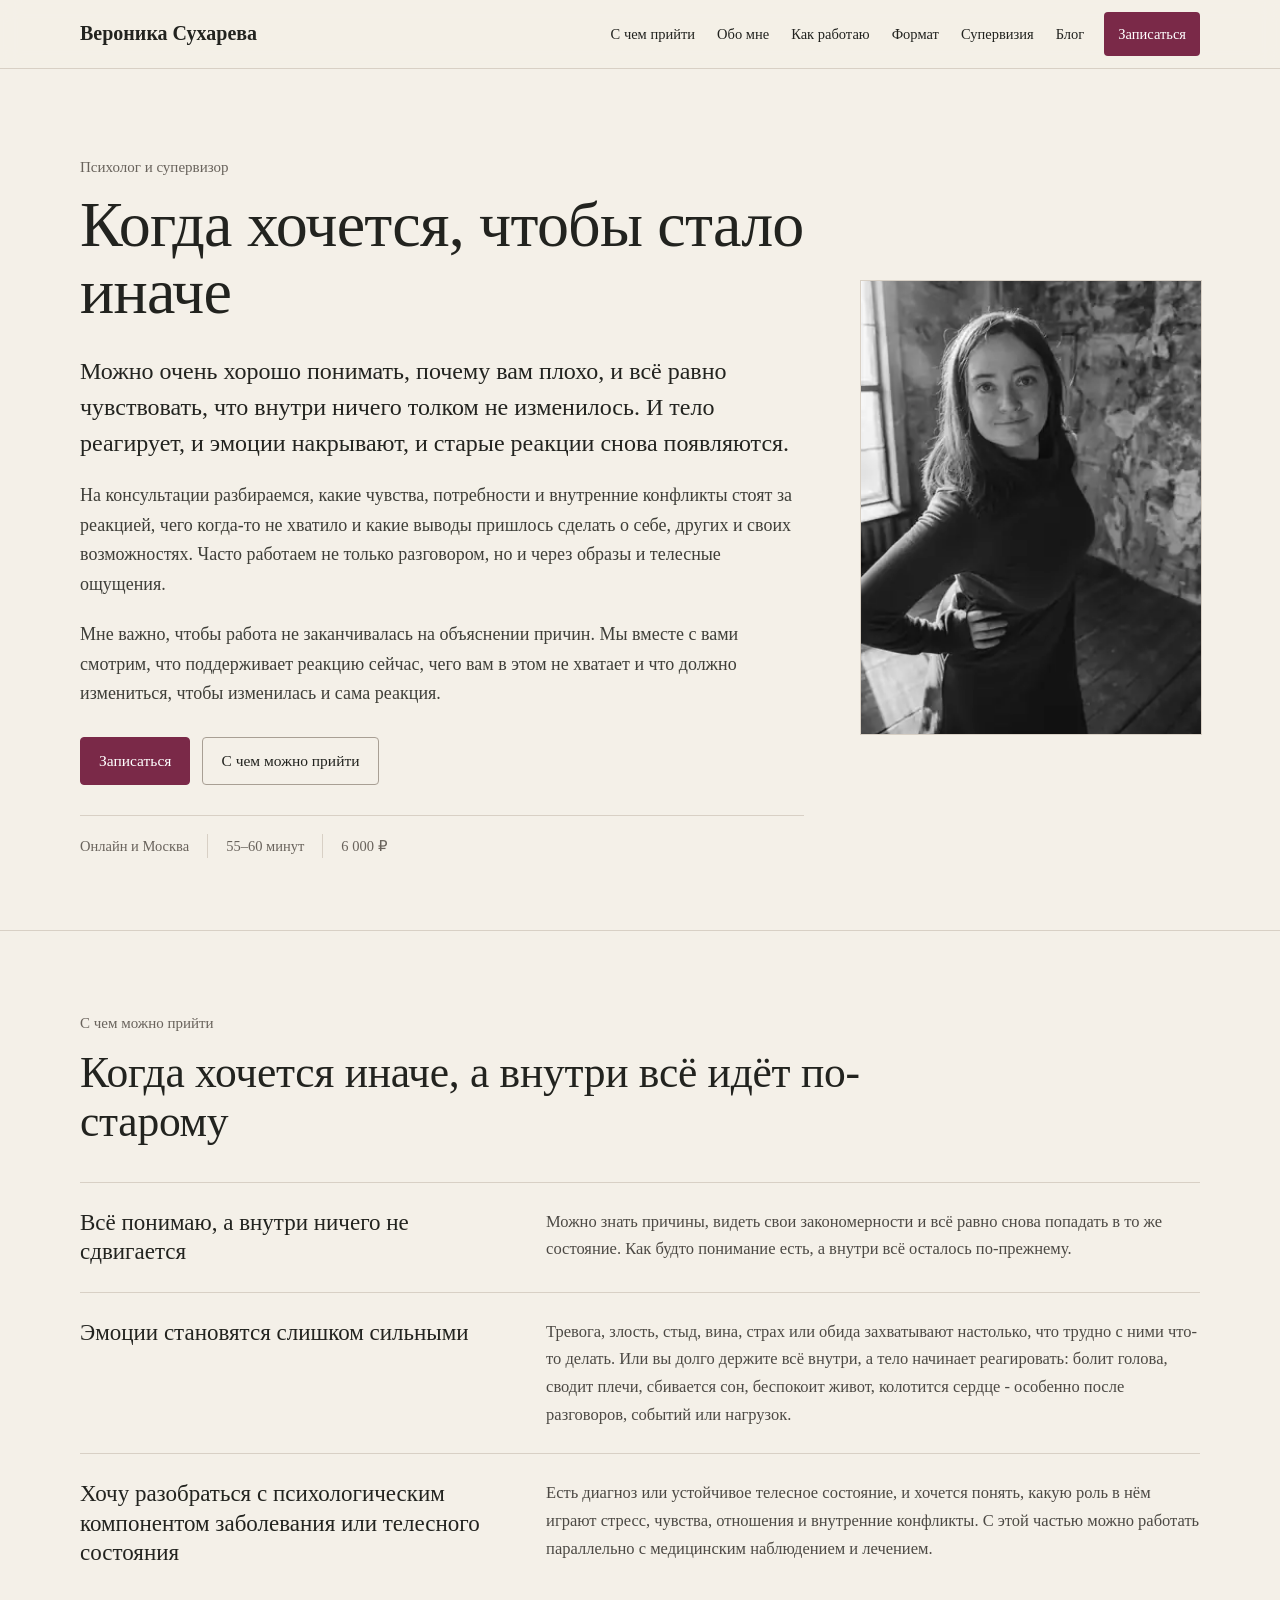
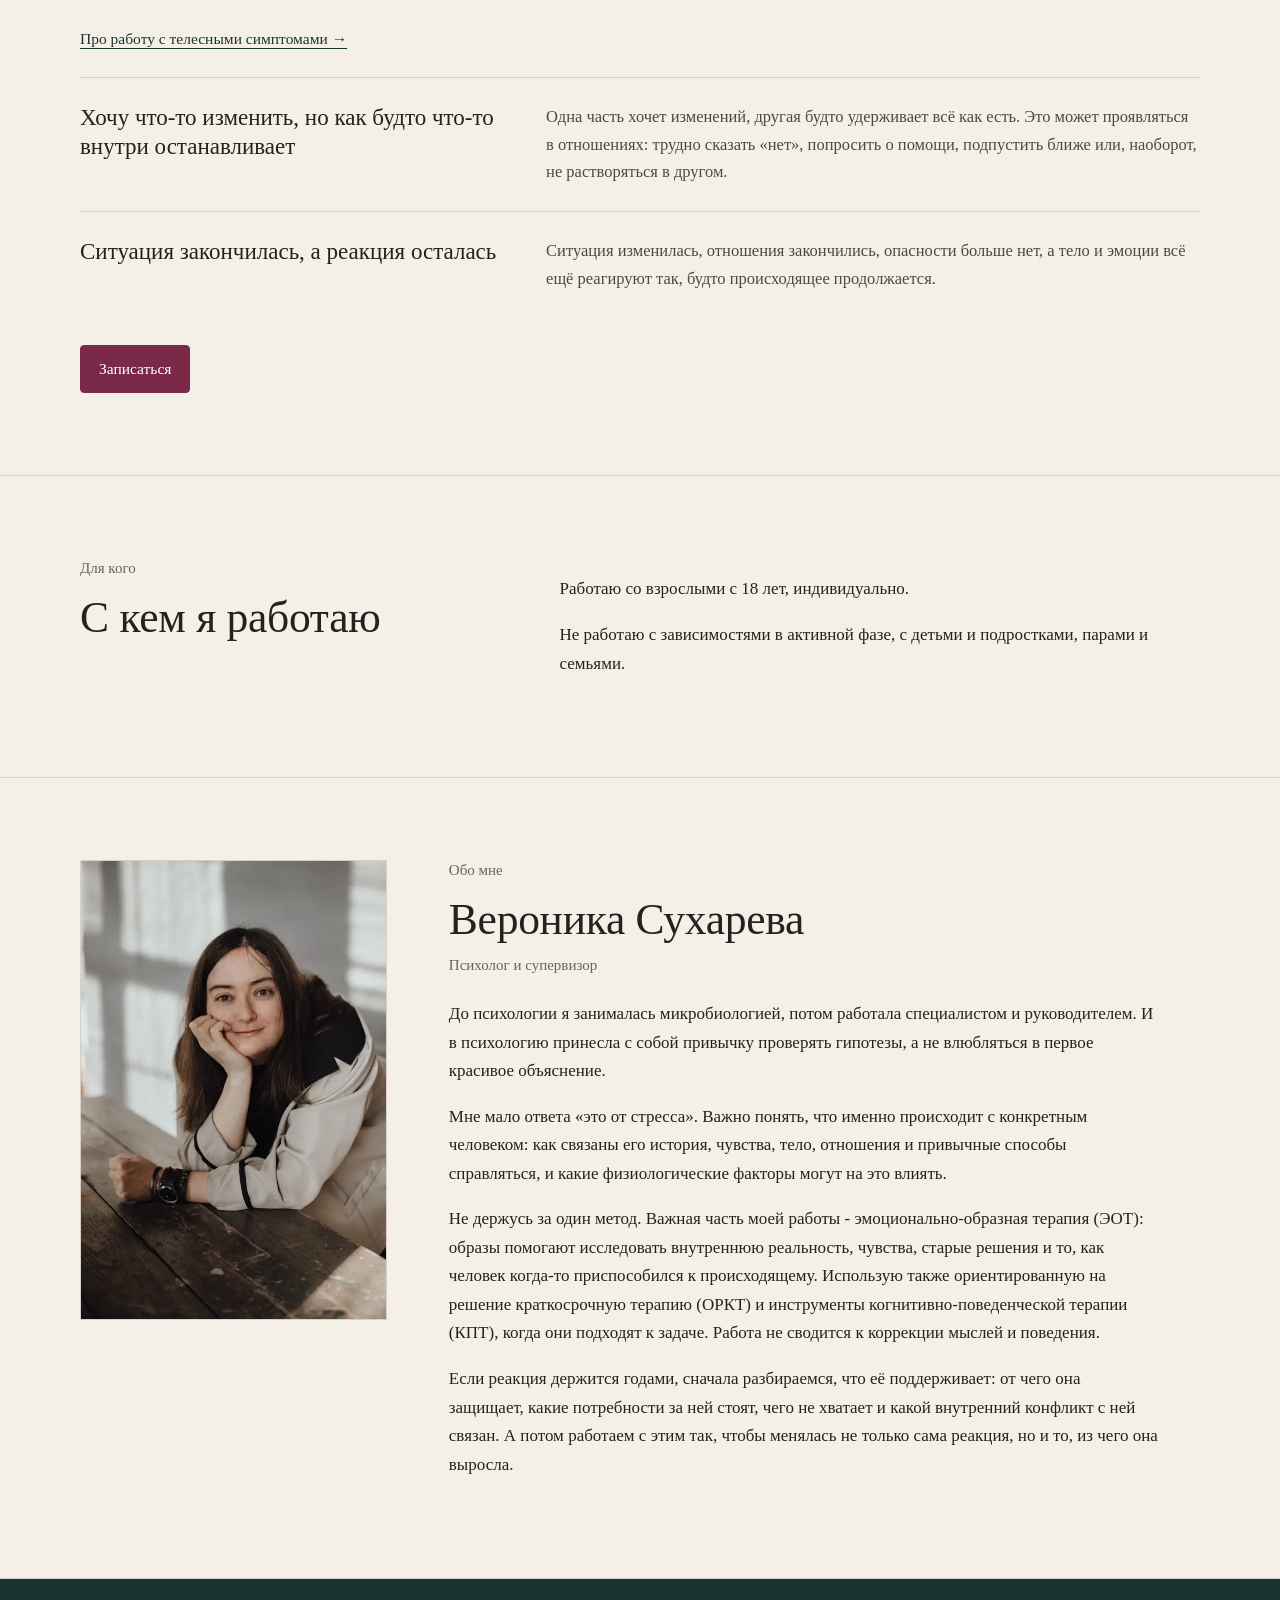
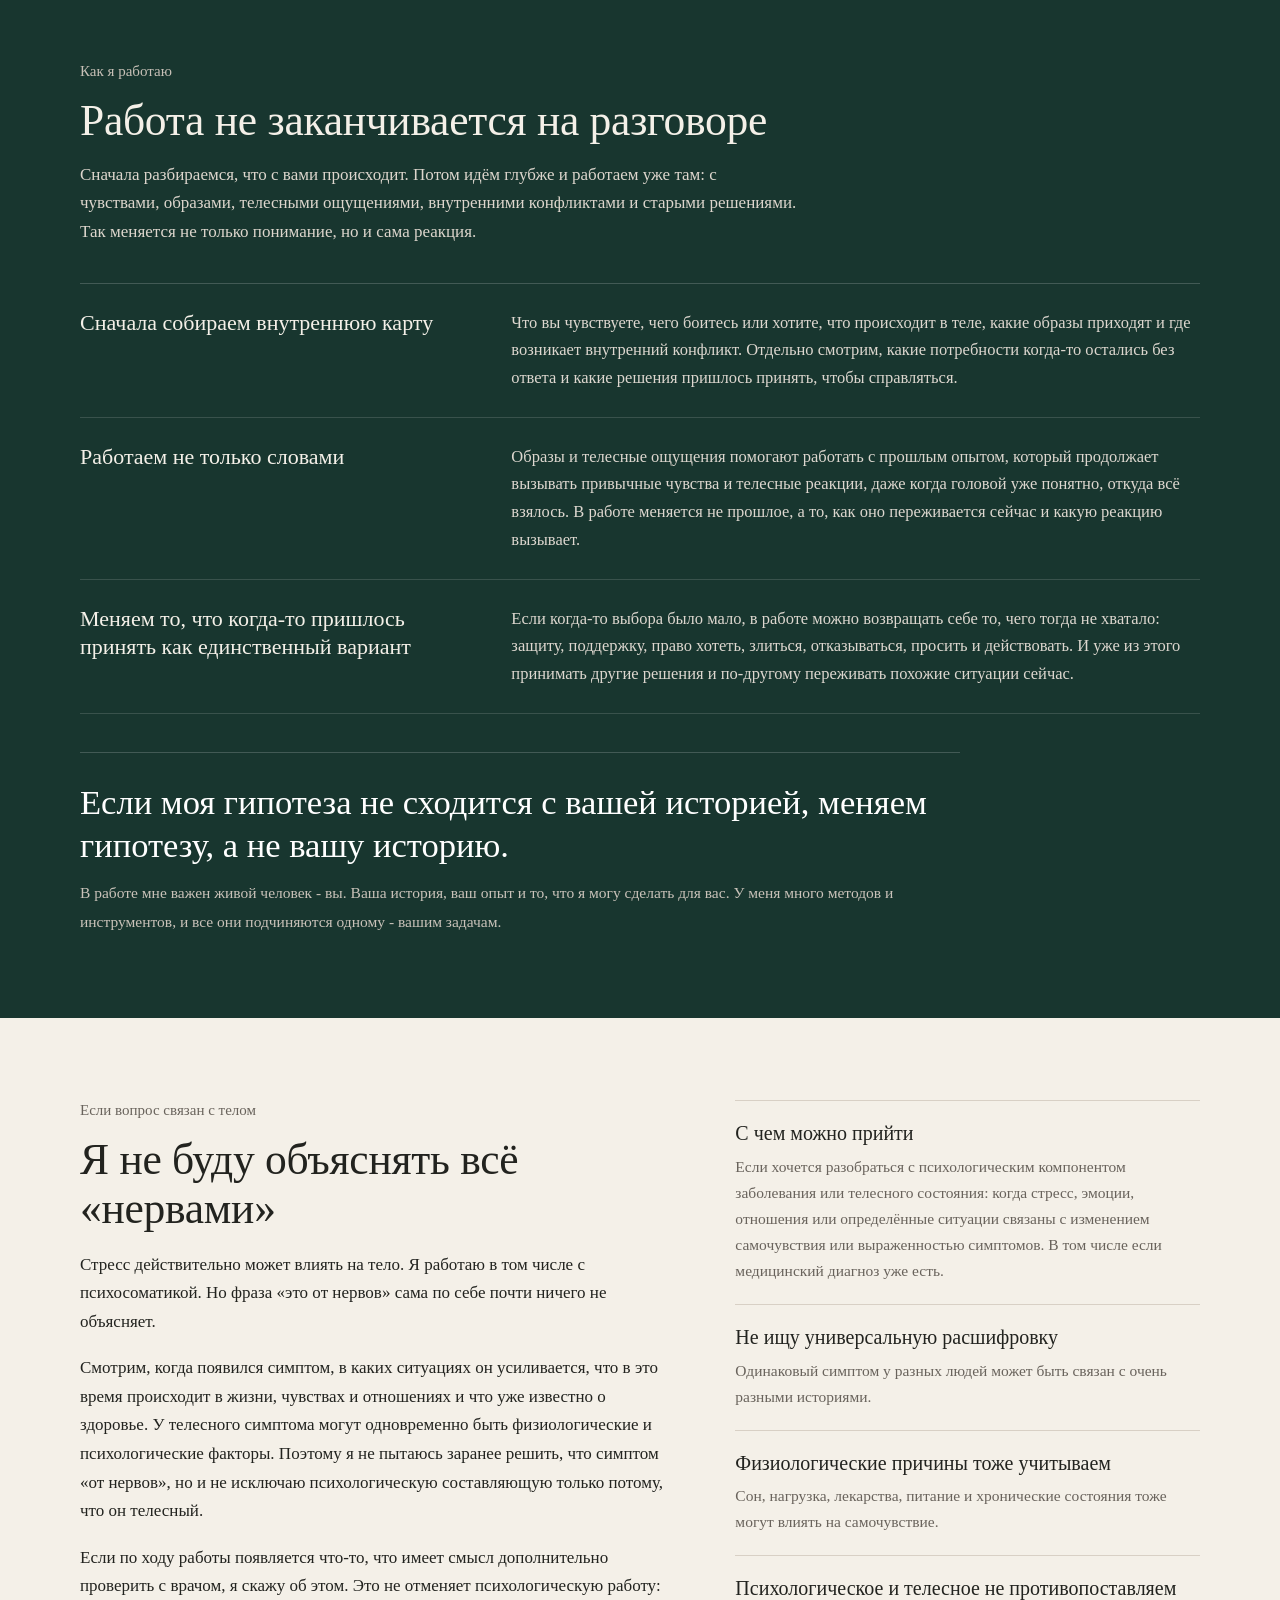
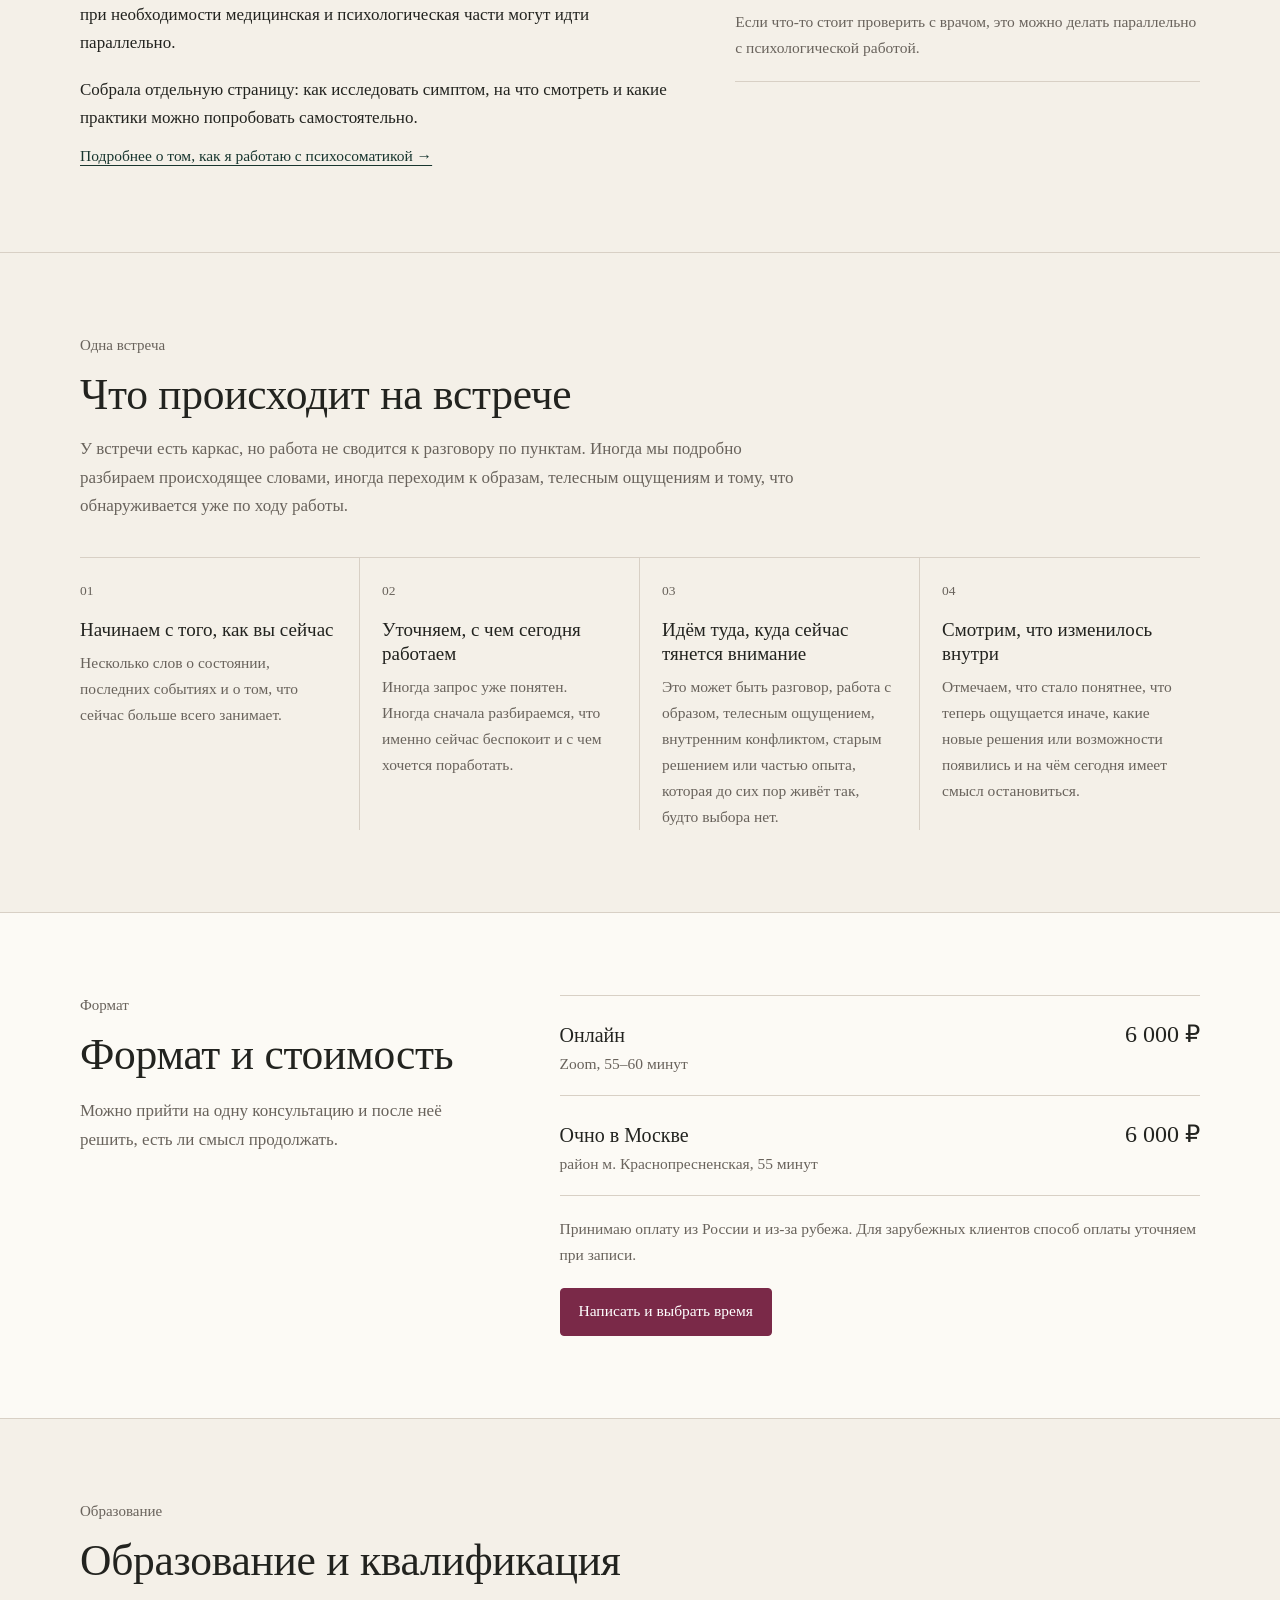
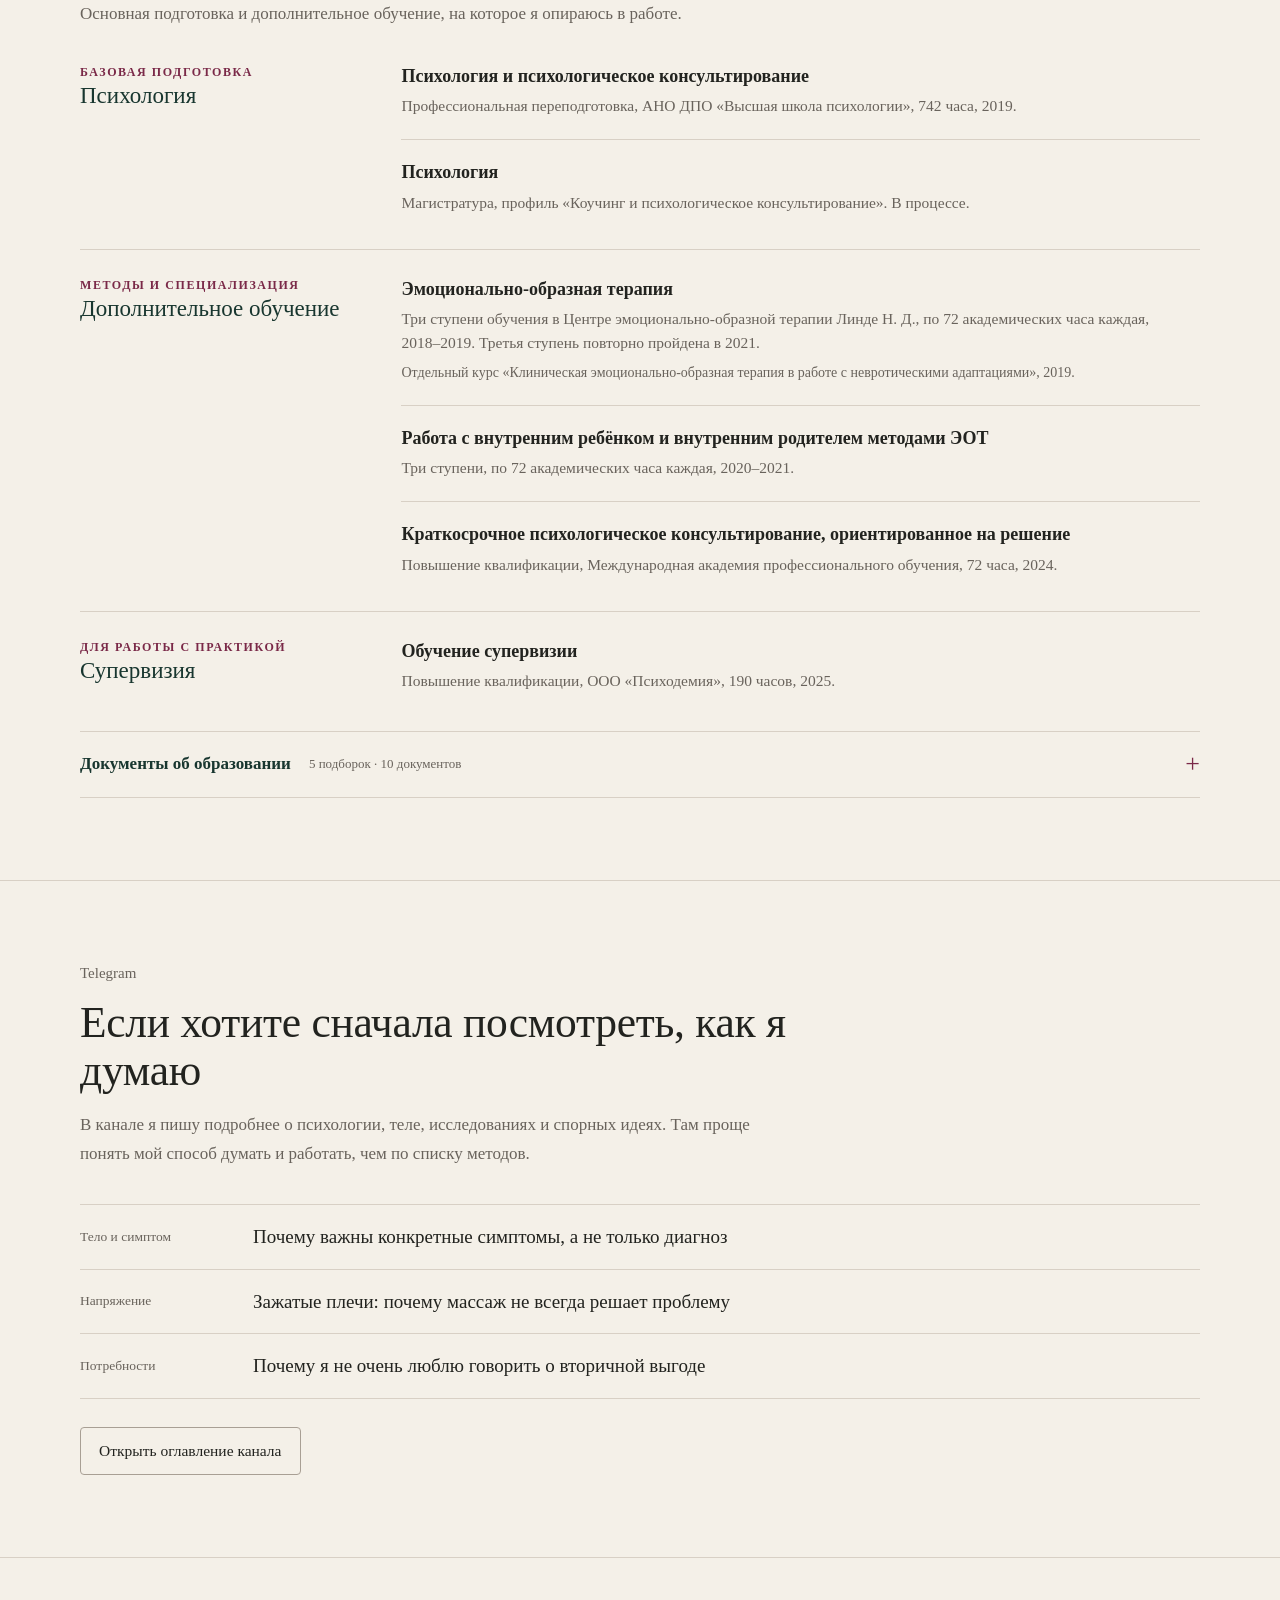
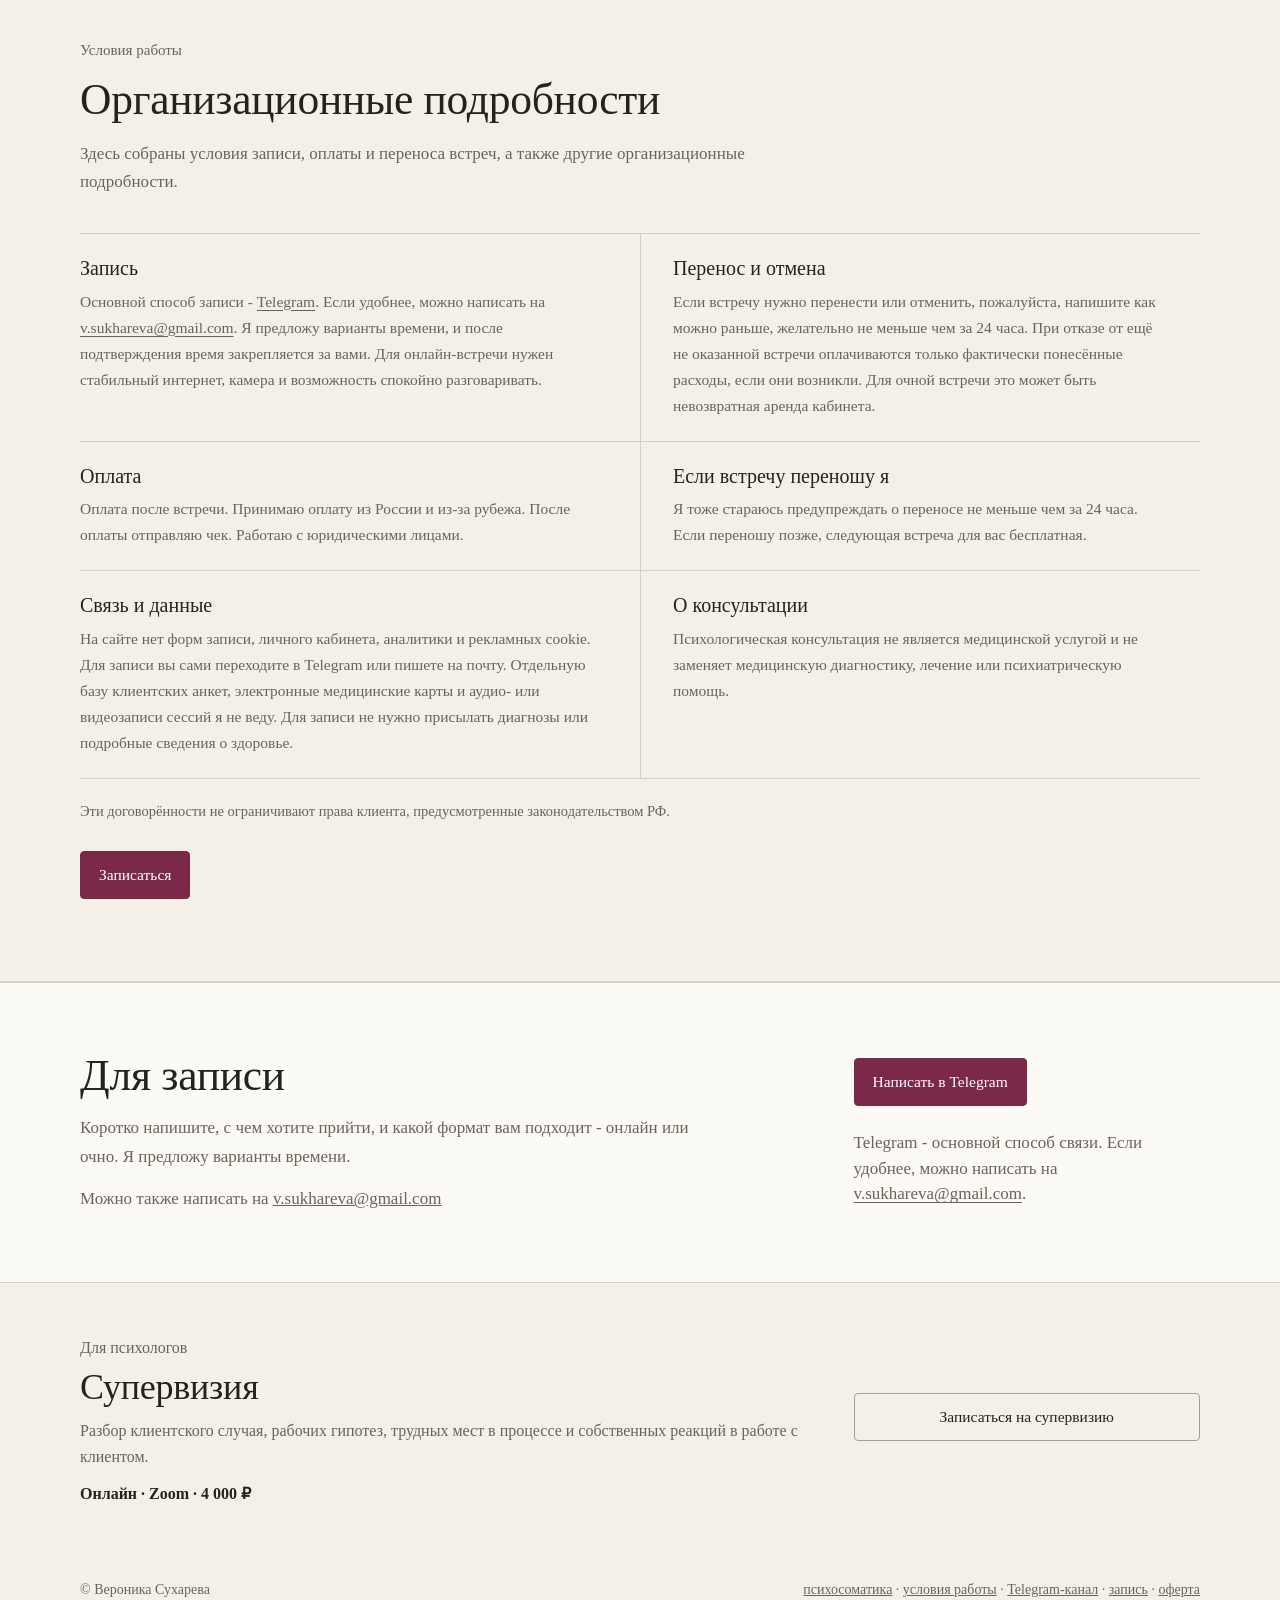
==== index.html @ e9d11e9e "Match promo row to standard price typography" ====
<!doctype html>
<html lang="ru">
<head>
<meta charset="utf-8">
<meta name="viewport" content="width=device-width,initial-scale=1">
<title>Психолог Вероника Сухарева - консультации онлайн и в Москве</title>
<meta name="description" content="Психолог Вероника Сухарева. Индивидуальные консультации для взрослых онлайн и в Москве: эмоции, внутренние конфликты, телесные симптомы и психосоматика.">
<meta name="robots" content="index,follow,max-image-preview:large">
<meta name="theme-color" content="#f4f0e8">
<link rel="canonical" href="https://veronikadumaet.ru/">
<meta property="og:type" content="website">
<meta property="og:locale" content="ru_RU">
<meta property="og:site_name" content="Вероника Сухарева - психолог">
<meta property="og:url" content="https://veronikadumaet.ru/">
<meta property="og:title" content="Психолог Вероника Сухарева - консультации онлайн и в Москве">
<meta property="og:description" content="Индивидуальные консультации для взрослых онлайн и в Москве: эмоции, внутренние конфликты, телесные симптомы и психосоматика.">
<meta property="og:image" content="https://veronikadumaet.ru/images/veronika-sukhareva-hero.webp">
<meta property="og:image:alt" content="Вероника Сухарева, психолог и супервизор">
<meta name="twitter:card" content="summary_large_image">
<meta name="twitter:title" content="Психолог Вероника Сухарева - консультации онлайн и в Москве">
<meta name="twitter:description" content="Индивидуальные консультации для взрослых онлайн и в Москве: эмоции, внутренние конфликты, телесные симптомы и психосоматика.">
<meta name="twitter:image" content="https://veronikadumaet.ru/images/veronika-sukhareva-hero.webp">
<link rel="icon" href="favicon.svg" type="image/svg+xml">
<link rel="stylesheet" href="styles-20260928.css">
<link rel="stylesheet" href="typography-20260928.css">
<link rel="stylesheet" href="education.css">
<link rel="stylesheet" href="nav-responsive.css">
<script type="application/ld+json">
{
  "@context": "https://schema.org",
  "@type": "Person",
  "name": "Вероника Сухарева",
  "url": "https://veronikadumaet.ru/",
  "image": "https://veronikadumaet.ru/images/veronika-sukhareva.webp",
  "jobTitle": "Психолог и супервизор",
  "sameAs": ["https://t.me/sukhareva_psy"]
}
</script>
<style>
.supervision-compact{padding:44px 0;background:var(--bg);border-top:1px solid var(--line)}
.supervision-compact .eyebrow{margin-bottom:8px}.supervision-compact h2{font-size:clamp(28px,3vw,36px)}
.supervision-compact p{font-size:16px;color:var(--muted);max-width:720px;margin:10px 0 0}.supervision-compact .supervision-meta{color:var(--ink);font-weight:650}
.org-notes{margin-top:20px;max-width:820px}.org-notes p{margin:0;color:var(--muted);font-size:14.5px}
.topic-link{display:inline-block;margin-top:10px;color:var(--forest);font-size:15.5px;text-underline-offset:4px}\n.body-topic-note{margin-top:20px!important;color:var(--muted)}\n.cms-promo-card{margin:0 0 34px;padding:0 0 24px;border-bottom:1px solid var(--line)}
.cms-promo-kicker{margin:0 0 14px;color:var(--wine);font-size:14px;line-height:1.45}
.cms-promo-main{display:flex;justify-content:space-between;align-items:baseline;gap:24px}
.cms-promo-card h3{margin:0;font-size:20px;line-height:1.35;font-weight:400}
.cms-promo-price{font-family:var(--serif);font-size:24px;line-height:1.25;font-weight:700;white-space:nowrap}
.cms-promo-meta{margin:5px 0 0;color:var(--muted);font-size:15.5px;line-height:1.5}
.cms-promo-link{display:inline-block;margin-top:12px;color:var(--wine);font-size:15px;line-height:1.45;font-weight:400;text-decoration:none;text-underline-offset:4px}
.cms-promo-link:hover{text-decoration:underline}
@media(max-width:760px){.cms-promo-card{margin-bottom:28px;padding-bottom:20px}.cms-promo-main{gap:16px}.cms-promo-card h3{font-size:19px}.cms-promo-price{font-size:22px}}
@media(max-width:760px){.org-notes{margin-top:16px}}
</style>
</head>
<body>
<a class="skip-link" href="#top">Перейти к содержанию</a>
<header class="header">
  <div class="wrap headerin">
    <a class="brand" href="./">Вероника Сухарева</a>
    <nav class="nav" aria-label="Основная навигация">
      <a href="#situations">С чем прийти</a>
      <a href="#about">Обо мне</a>
      <a href="#work">Как работаю</a>
      <a href="#format">Формат</a>
      <a href="#supervision">Супервизия</a>
      <a href="https://t.me/sukhareva_psy" aria-label="Блог Вероники Сухаревой в Telegram">Блог</a>
      <details class="mobile-menu">
        <summary>Меню</summary>
        <div class="mobile-menu-panel">
          <a href="#situations">С чем прийти</a>
          <a href="#about">Обо мне</a>
          <a href="#work">Как работаю</a>
          <a href="#format">Формат</a>
          <a href="#supervision">Супервизия</a>
          <a href="https://t.me/sukhareva_psy" aria-label="Блог Вероники Сухаревой в Telegram">Блог</a>
          <a class="mobile-menu-cta" href="https://t.me/VeronikaSukhareva">Записаться</a>
        </div>
      </details>
      <a class="cta-link" href="https://t.me/VeronikaSukhareva">Записаться</a>
    </nav>
  </div>
</header>

<main id="top">
<section class="hero">
  <div class="wrap hero-inner">
    <p class="kicker">Психолог и супервизор</p>
    <h1>Когда хочется, чтобы стало иначе</h1>
    <p class="hero-lead">Можно очень хорошо понимать, почему вам плохо, и всё равно чувствовать, что внутри ничего толком не изменилось. И тело реагирует, и эмоции накрывают, и старые реакции снова появляются.</p>
    <p class="hero-copy">На консультации разбираемся, какие чувства, потребности и внутренние конфликты стоят за реакцией, чего когда-то не хватило и какие выводы пришлось сделать о себе, других и своих возможностях. Часто работаем не только разговором, но и через образы и телесные ощущения.</p>
    <p class="hero-copy">Мне важно, чтобы работа не заканчивалась на объяснении причин. Мы вместе с вами смотрим, что поддерживает реакцию сейчас, чего вам в этом не хватает и что должно измениться, чтобы изменилась и сама реакция.</p>
    <div class="hero-actions">
      <a class="btn primary" href="https://t.me/VeronikaSukhareva">Записаться</a>
      <a class="btn ghost" href="#situations">С чем можно прийти</a>
    </div>
    <div class="hero-facts" aria-label="Формат консультаций">
      <span>Онлайн и Москва</span>
      <span>55–60 минут</span>
      <span>6 000 ₽</span>
    </div>
  </div>
</section>

<section class="section" id="situations">
  <div class="wrap">
    <div class="section-head">
      <p class="eyebrow">С чем можно прийти</p>
      <h2>Когда хочется иначе, а внутри всё идёт по-старому</h2>
    </div>
    <div class="situation-list">
      <article class="situation-row">
        <h3>Всё понимаю, а внутри ничего не сдвигается</h3>
        <p>Можно знать причины, видеть свои закономерности и всё равно снова попадать в то же состояние. Как будто понимание есть, а внутри всё осталось по-прежнему.</p>
      </article>
      <article class="situation-row">
        <h3>Эмоции становятся слишком сильными</h3>
        <p>Тревога, злость, стыд, вина, страх или обида захватывают настолько, что трудно с ними что-то делать. Или вы долго держите всё внутри, а тело начинает реагировать: болит голова, сводит плечи, сбивается сон, беспокоит живот, колотится сердце - особенно после разговоров, событий или нагрузок.</p>
      </article>
      <article class="situation-row">
        <h3>Хочу разобраться с психологическим компонентом заболевания или телесного состояния</h3>
        <p>Есть диагноз или устойчивое телесное состояние, и хочется понять, какую роль в нём играют стресс, чувства, отношения и внутренние конфликты. С этой частью можно работать параллельно с медицинским наблюдением и лечением.</p>
        <a class="topic-link" href="/psychosomatika/">Про работу с телесными симптомами →</a>
      </article>
      <article class="situation-row">
        <h3>Хочу что-то изменить, но как будто что-то внутри останавливает</h3>
        <p>Одна часть хочет изменений, другая будто удерживает всё как есть. Это может проявляться в отношениях: трудно сказать «нет», попросить о помощи, подпустить ближе или, наоборот, не растворяться в другом.</p>
      </article>
      <article class="situation-row">
        <h3>Ситуация закончилась, а реакция осталась</h3>
        <p>Ситуация изменилась, отношения закончились, опасности больше нет, а тело и эмоции всё ещё реагируют так, будто происходящее продолжается.</p>
      </article>
    </div>
    <div class="buttons"><a class="btn primary" href="https://t.me/VeronikaSukhareva">Записаться</a></div>
  </div>
</section>

<section class="section" id="audience">
  <div class="wrap practical-grid">
    <div>
      <p class="eyebrow">Для кого</p>
      <h2>С кем я работаю</h2>
    </div>
    <div>
      <p>Работаю со взрослыми с 18 лет, индивидуально.</p>
      <p>Не работаю с зависимостями в активной фазе, с детьми и подростками, парами и семьями.</p>
    </div>
  </div>
</section>

<section class="section" id="about">
  <div class="wrap about">
    <div class="about-img">
      <img id="portrait" src="images/veronika-sukhareva.webp" alt="Вероника Сухарева" width="550" height="827" loading="lazy" decoding="async">
    </div>
    <div class="about-copy">
      <p class="eyebrow">Обо мне</p>
      <h2>Вероника Сухарева</h2>
      <p class="role">Психолог и супервизор</p>
      <p>До психологии я занималась микробиологией, потом работала специалистом и руководителем. И в психологию принесла с собой привычку проверять гипотезы, а не влюбляться в первое красивое объяснение.</p>
      <p>Мне мало ответа «это от стресса». Важно понять, что именно происходит с конкретным человеком: как связаны его история, чувства, тело, отношения и привычные способы справляться, и какие физиологические факторы могут на это влиять.</p>
      <p>Не держусь за один метод. Важная часть моей работы - эмоционально-образная терапия (ЭОТ): образы помогают исследовать внутреннюю реальность, чувства, старые решения и то, как человек когда-то приспособился к происходящему. Использую также ориентированную на решение краткосрочную терапию (ОРКТ) и инструменты когнитивно-поведенческой терапии (КПТ), когда они подходят к задаче. Работа не сводится к коррекции мыслей и поведения.</p>
      <p>Если реакция держится годами, сначала разбираемся, что её поддерживает: от чего она защищает, какие потребности за ней стоят, чего не хватает и какой внутренний конфликт с ней связан. А потом работаем с этим так, чтобы менялась не только сама реакция, но и то, из чего она выросла.</p>
    </div>
  </div>
</section>

<section class="section work" id="work">
  <div class="wrap">
    <div class="section-head work-head">
      <p class="eyebrow">Как я работаю</p>
      <h2>Работа не заканчивается на разговоре</h2>
      <p>Сначала разбираемся, что с вами происходит. Потом идём глубже и работаем уже там: с чувствами, образами, телесными ощущениями, внутренними конфликтами и старыми решениями. Так меняется не только понимание, но и сама реакция.</p>
    </div>
    <div class="work-list">
      <article class="work-row">
        <h3>Сначала собираем внутреннюю карту</h3>
        <p>Что вы чувствуете, чего боитесь или хотите, что происходит в теле, какие образы приходят и где возникает внутренний конфликт. Отдельно смотрим, какие потребности когда-то остались без ответа и какие решения пришлось принять, чтобы справляться.</p>
      </article>
      <article class="work-row">
        <h3>Работаем не только словами</h3>
        <p>Образы и телесные ощущения помогают работать с прошлым опытом, который продолжает вызывать привычные чувства и телесные реакции, даже когда головой уже понятно, откуда всё взялось. В работе меняется не прошлое, а то, как оно переживается сейчас и какую реакцию вызывает.</p>
      </article>
      <article class="work-row">
        <h3>Меняем то, что когда-то пришлось принять как единственный вариант</h3>
        <p>Если когда-то выбора было мало, в работе можно возвращать себе то, чего тогда не хватало: защиту, поддержку, право хотеть, злиться, отказываться, просить и действовать. И уже из этого принимать другие решения и по-другому переживать похожие ситуации сейчас.</p>
      </article>
    </div>
    <div class="principle">
      <p>Если моя гипотеза не сходится с вашей историей, меняем гипотезу, а не вашу историю.</p>
      <span>В работе мне важен живой человек - вы. Ваша история, ваш опыт и то, что я могу сделать для вас. У меня много методов и инструментов, и все они подчиняются одному - вашим задачам.</span>
    </div>
  </div>
</section>

<section class="section body-section">
  <div class="wrap body-grid">
    <div class="body-main">
      <p class="eyebrow">Если вопрос связан с телом</p>
      <h2>Я не буду объяснять всё «нервами»</h2>
      <p>Стресс действительно может влиять на тело. Я работаю в том числе с психосоматикой. Но фраза «это от нервов» сама по себе почти ничего не объясняет.</p>
      <p>Смотрим, когда появился симптом, в каких ситуациях он усиливается, что в это время происходит в жизни, чувствах и отношениях и что уже известно о здоровье. У телесного симптома могут одновременно быть физиологические и психологические факторы. Поэтому я не пытаюсь заранее решить, что симптом «от нервов», но и не исключаю психологическую составляющую только потому, что он телесный.</p>
      <p>Если по ходу работы появляется что-то, что имеет смысл дополнительно проверить с врачом, я скажу об этом. Это не отменяет психологическую работу: при необходимости медицинская и психологическая части могут идти параллельно.</p>
      <p class="body-topic-note">Собрала отдельную страницу: как исследовать симптом, на что смотреть и какие практики можно попробовать самостоятельно.</p>
      <a class="topic-link" href="/psychosomatika/">Подробнее о том, как я работаю с психосоматикой →</a>
    </div>
    <aside class="body-aside" aria-label="Как я отношусь к телесным симптомам">
      <div class="aside-item">
        <h3>С чем можно прийти</h3>
        <p>Если хочется разобраться с психологическим компонентом заболевания или телесного состояния: когда стресс, эмоции, отношения или определённые ситуации связаны с изменением самочувствия или выраженностью симптомов. В том числе если медицинский диагноз уже есть.</p>
      </div>
      <div class="aside-item">
        <h3>Не ищу универсальную расшифровку</h3>
        <p>Одинаковый симптом у разных людей может быть связан с очень разными историями.</p>
      </div>
      <div class="aside-item">
        <h3>Физиологические причины тоже учитываем</h3>
        <p>Сон, нагрузка, лекарства, питание и хронические состояния тоже могут влиять на самочувствие.</p>
      </div>
      <div class="aside-item">
        <h3>Психологическое и телесное не противопоставляем</h3>
        <p>Если что-то стоит проверить с врачом, это можно делать параллельно с психологической работой.</p>
      </div>
    </aside>
  </div>
</section>

<section class="section process" id="process">
  <div class="wrap">
    <div class="section-head">
      <p class="eyebrow">Одна встреча</p>
      <h2>Что происходит на встрече</h2>
      <p>У встречи есть каркас, но работа не сводится к разговору по пунктам. Иногда мы подробно разбираем происходящее словами, иногда переходим к образам, телесным ощущениям и тому, что обнаруживается уже по ходу работы.</p>
    </div>
    <div class="steps">
      <article class="step">
        <div class="n">01</div>
        <h3>Начинаем с того, как вы сейчас</h3>
        <p>Несколько слов о состоянии, последних событиях и о том, что сейчас больше всего занимает.</p>
      </article>
      <article class="step">
        <div class="n">02</div>
        <h3>Уточняем, с чем сегодня работаем</h3>
        <p>Иногда запрос уже понятен. Иногда сначала разбираемся, что именно сейчас беспокоит и с чем хочется поработать.</p>
      </article>
      <article class="step">
        <div class="n">03</div>
        <h3>Идём туда, куда сейчас тянется внимание</h3>
        <p>Это может быть разговор, работа с образом, телесным ощущением, внутренним конфликтом, старым решением или частью опыта, которая до сих пор живёт так, будто выбора нет.</p>
      </article>
      <article class="step">
        <div class="n">04</div>
        <h3>Смотрим, что изменилось внутри</h3>
        <p>Отмечаем, что стало понятнее, что теперь ощущается иначе, какие новые решения или возможности появились и на чём сегодня имеет смысл остановиться.</p>
      </article>
    </div>
  </div>
</section>

<section class="section practical" id="format">
  <div class="wrap practical-grid">
    <div>
      <p class="eyebrow">Формат</p>
      <h2>Формат и стоимость</h2>
      <p class="section-note">Можно прийти на одну консультацию и после неё решить, есть ли смысл продолжать.</p>
    </div>
    <div>
      <div class="format-list">
        <div class="format-row">
          <div><h3>Онлайн</h3><p>Zoom, 55–60 минут</p></div>
          <div class="money">6 000 ₽</div>
        </div>
        <div class="format-row">
          <div><h3>Очно в Москве</h3><p>район м. Краснопресненская, 55 минут</p></div>
          <div class="money">6 000 ₽</div>
        </div>
      </div>
      <p class="payment-note">Принимаю оплату из России и из-за рубежа. Для зарубежных клиентов способ оплаты уточняем при записи.</p>
      <a class="btn primary" href="https://t.me/VeronikaSukhareva">Написать и выбрать время</a>
    </div>
  </div>
</section>

<section class="section education" id="education">
  <div class="wrap">
    <div class="section-head">
      <p class="eyebrow">Образование</p>
      <h2>Образование и квалификация</h2>
    </div>
    <div class="format-list education-list">
      <div class="format-row">
        <div><h3>Профессиональная переподготовка</h3><p>Психология</p></div>
      </div>
      <div class="format-row">
        <div><h3>Эмоционально-образная терапия</h3><p>3 уровня обучения</p></div>
      </div>
      <div class="format-row">
        <div><h3>«Внутренний ребёнок»</h3><p>3 уровня обучения в рамках ЭОТ</p></div>
      </div>
      <div class="format-row">
        <div><h3>ОРКТ</h3><p>Повышение квалификации</p></div>
      </div>
      <div class="format-row">
        <div><h3>Супервизия</h3><p>Дипломированный супервизор</p></div>
      </div>
      <div class="format-row">
        <div><h3>Магистратура</h3><p>Организационная психология - очно-заочная форма. Планируемый выпуск - 2027</p></div>
      </div>
    </div>
    <div class="diploma-grid" aria-label="Дипломы и документы об образовании"></div>
  </div>
</section>

<section class="section reading">
  <div class="wrap">
    <div class="section-head">
      <p class="eyebrow">Telegram</p>
      <h2>Если хотите сначала посмотреть, как я думаю</h2>
      <p>В канале я пишу подробнее о психологии, теле, исследованиях и спорных идеях. Там проще понять мой способ думать и работать, чем по списку методов.</p>
    </div>
    <div class="read-list">
      <a class="read-item" href="https://t.me/sukhareva_psy/122"><span>Тело и симптом</span><strong>Почему важны конкретные симптомы, а не только диагноз</strong></a>
      <a class="read-item" href="https://t.me/sukhareva_psy/547"><span>Напряжение</span><strong>Зажатые плечи: почему массаж не всегда решает проблему</strong></a>
      <a class="read-item" href="https://t.me/sukhareva_psy/1191"><span>Потребности</span><strong>Почему я не очень люблю говорить о вторичной выгоде</strong></a>
    </div>
    <div class="buttons"><a class="btn ghost" href="https://t.me/sukhareva_psy/2421">Открыть оглавление канала</a></div>
  </div>
</section>

<section class="section org-section" id="org">
  <div class="wrap">
    <div class="section-head">
      <p class="eyebrow">Условия работы</p>
      <h2>Организационные подробности</h2>
      <p>Здесь собраны условия записи, оплаты и переноса встреч, а также другие организационные подробности.</p>
    </div>
    <div class="org-grid">
      <article class="org-item">
        <h3>Запись</h3>
        <p>Для записи на консультацию или супервизию напишите мне в Telegram. Я предложу варианты времени, и после подтверждения время закрепляется за вами. Для онлайн-встречи нужен стабильный интернет, камера и возможность спокойно разговаривать.</p>
      </article>
      <article class="org-item">
        <h3>Перенос и отмена</h3>
        <p>Если встречу нужно перенести или отменить, пожалуйста, напишите как можно раньше, желательно не меньше чем за 24 часа. При отказе от ещё не оказанной встречи оплачиваются только фактически понесённые расходы, если они возникли. Для очной встречи это может быть невозвратная аренда кабинета.</p>
      </article>
      <article class="org-item">
        <h3>Оплата</h3>
        <p>Оплата после встречи. Принимаю оплату из России и из-за рубежа. После оплаты отправляю чек. Работаю с юридическими лицами.</p>
      </article>
      <article class="org-item">
        <h3>Если встречу переношу я</h3>
        <p>Я тоже стараюсь предупреждать о переносе не меньше чем за 24 часа. Если переношу позже, следующая встреча для вас бесплатная.</p>
      </article>
      <article class="org-item">
        <h3>Связь и данные</h3>
        <p>На сайте нет форм записи, личного кабинета, аналитики и рекламных cookie. Для записи вы сами переходите в Telegram или пишете на почту. Отдельную базу клиентских анкет, электронные медицинские карты и аудио- или видеозаписи сессий я не веду. Для записи не нужно присылать диагнозы или подробные сведения о здоровье.</p>
      </article>
      <article class="org-item">
        <h3>О консультации</h3>
        <p>Психологическая консультация не является медицинской услугой и не заменяет медицинскую диагностику, лечение или психиатрическую помощь.</p>
      </article>
    </div>
    <div class="org-notes">
      <p>Эти договорённости не ограничивают права клиента, предусмотренные законодательством РФ.</p>
    </div>
    <div class="buttons">
      <a class="btn primary" href="https://t.me/VeronikaSukhareva">Записаться</a>
    </div>
  </div>
</section>
<section class="final">
  <div class="wrap final-grid">
    <div>
      <h2>Для записи</h2>
      <p>Коротко напишите, с чем хотите прийти, и какой формат вам подходит - онлайн или очно. Я предложу варианты времени.</p>
      <p class="cms-email-note">Можно также написать на <a href="mailto:v.sukhareva@gmail.com">v.sukhareva@gmail.com</a></p>
    </div>
    <a class="btn primary" href="https://t.me/VeronikaSukhareva">Написать в Telegram</a>
  </div>
</section>

<section class="supervision-compact" id="supervision">
  <div class="wrap final-grid">
    <div>
      <p class="eyebrow">Для психологов</p>
      <h2>Супервизия</h2>
      <p>Разбор клиентского случая, рабочих гипотез, трудных мест в процессе и собственных реакций в работе с клиентом.</p>
      <p class="supervision-meta">Онлайн · Zoom · 4 000 ₽</p>
    </div>
    <a class="btn ghost" href="https://t.me/VeronikaSukhareva">Записаться на супервизию</a>
  </div>
</section>
</main>

<footer>
  <div class="wrap foot">
    <span>© Вероника Сухарева</span>
    <span><a href="/psychosomatika/">психосоматика</a> · <a href="#org">условия работы</a> · <a href="https://t.me/sukhareva_psy">Telegram-канал</a> · <a href="https://t.me/VeronikaSukhareva">запись</a></span>
  </div>
</footer>
<script defer src="nav.js?v=20261006-2"></script>
<script defer src="site-settings.js?v=20261006-promo4"></script>
<script defer src="telegram-top.js?v=20261006-4"></script>
<script defer src="diplomas.js?v=20261006"></script>
</body>
</html>
---- styles-20260928.css ----
:root{
  --bg:#f4f0e8;
  --paper:#fcfaf5;
  --ink:#22231f;
  --muted:#69635c;
  --forest:#18362f;
  --wine:#7a2948;
  --wine-dark:#641d39;
  --line:#d8d0c5;
  --serif:Georgia,"Times New Roman",serif;
  --sans:system-ui,-apple-system,BlinkMacSystemFont,"Segoe UI",Arial,sans-serif;
}
*{box-sizing:border-box}
html{scroll-behavior:smooth}
body{margin:0;background:var(--bg);color:var(--ink);font-family:var(--sans);font-size:17px;line-height:1.65;-webkit-font-smoothing:antialiased;text-rendering:optimizeLegibility}
a{color:inherit}img{max-width:100%}button,input,textarea,select{font:inherit}.wrap{width:min(1120px,calc(100% - 48px));margin-inline:auto}section[id]{scroll-margin-top:84px}
.skip-link{position:absolute;left:16px;top:-100px;z-index:1000;padding:12px 16px;background:#fff;border:2px solid var(--ink);text-decoration:none}.skip-link:focus{top:12px}
.header{position:sticky;top:0;z-index:30;background:rgba(244,240,232,.96);border-bottom:1px solid var(--line);backdrop-filter:blur(10px)}
.headerin{min-height:68px;display:flex;align-items:center;gap:28px}.brand{font-family:var(--serif);font-size:20px;font-weight:700;text-decoration:none;margin-right:auto;white-space:nowrap}.nav{display:flex;align-items:center;gap:18px;font-size:14.5px}.nav a{display:inline-flex;align-items:center;min-height:44px;text-decoration:none;padding:0 2px}.nav a:hover{text-decoration:underline;text-underline-offset:4px}.nav .cta-link{padding:0 14px;background:var(--wine);color:#fff;border-radius:4px;text-decoration:none}.nav .cta-link:hover{background:var(--wine-dark);text-decoration:none}
h1,h2,h3{margin:0;color:var(--ink);font-family:var(--serif);font-weight:700}h1{font-size:clamp(48px,5.2vw,64px);line-height:1.04;letter-spacing:-.012em;max-width:850px}h2{font-size:clamp(34px,3.4vw,46px);line-height:1.12;letter-spacing:-.006em;max-width:820px}h3{font-size:22px;line-height:1.28}
.kicker,.eyebrow{margin:0 0 14px;color:var(--muted);font-size:14px;line-height:1.4;font-weight:600;letter-spacing:.035em;text-transform:uppercase}
.hero{padding:88px 0 72px;border-bottom:1px solid var(--line)}.hero-inner{max-width:none}.hero-lead{font-size:clamp(20px,2vw,24px);line-height:1.5;max-width:800px;margin:28px 0 0}.hero-copy{font-size:18px;line-height:1.65;max-width:760px;margin:20px 0 0;color:#3f3f39}.hero-actions,.buttons{display:flex;gap:12px;flex-wrap:wrap;margin-top:28px}.hero-facts{display:flex;flex-wrap:wrap;gap:0;margin-top:30px;padding-top:18px;border-top:1px solid var(--line);color:var(--muted);font-size:14.5px}.hero-facts span{padding-right:18px;margin-right:18px;border-right:1px solid var(--line)}.hero-facts span:last-child{padding-right:0;margin-right:0;border-right:0}
.btn{display:inline-flex;align-items:center;justify-content:center;min-height:48px;padding:12px 18px;border:1px solid #a89f94;border-radius:4px;text-decoration:none;font-size:15.5px;line-height:1.2;font-weight:650;background:transparent}.btn:hover{border-color:var(--ink);text-decoration:none}.btn.primary{background:var(--wine);color:#fff;border-color:var(--wine)}.btn.primary:hover{background:var(--wine-dark);border-color:var(--wine-dark)}.btn.ghost{background:transparent;color:var(--ink)}
.section{padding:82px 0;border-bottom:1px solid var(--line)}.section-head{margin-bottom:36px}.section-head>p:not(.eyebrow){font-size:17px;color:var(--muted);max-width:720px;margin:16px 0 0}.section-note{font-size:17px;color:var(--muted);max-width:520px;margin:18px 0 0}
.situation-list{border-top:1px solid var(--line)}.situation-row{display:grid;grid-template-columns:minmax(250px,.78fr) minmax(0,1.22fr);gap:48px;padding:25px 0;border-bottom:1px solid var(--line)}.situation-row:last-child{border-bottom:0}.situation-row h3{font-size:23px;font-weight:400}.situation-row p{margin:0;max-width:690px;color:#4c4944;font-size:16.5px}
.work{background:var(--forest);color:#f4f0e8;border-bottom:0}.work h2,.work h3{color:#f4f0e8}.work .eyebrow{color:#c7c0b7}.work-head>p:not(.eyebrow){color:#ddd6cd}.work-list{border-top:1px solid rgba(255,255,255,.18)}.work-row{display:grid;grid-template-columns:minmax(230px,.72fr) minmax(0,1.28fr);gap:44px;padding:25px 0;border-bottom:1px solid rgba(255,255,255,.14)}.work-row h3{font-size:22px;font-weight:400}.work-row p{margin:0;color:#ddd7cf;font-size:16.5px;max-width:700px}.principle{margin-top:38px;padding-top:28px;border-top:1px solid rgba(255,255,255,.18);max-width:880px}.principle p{font-family:var(--serif);font-size:clamp(27px,2.7vw,36px);line-height:1.25;margin:0 0 12px;color:#fff}.principle span{font-size:15.5px;color:#c9c2b9}
.body-grid{display:grid;grid-template-columns:minmax(0,1.12fr) minmax(300px,.88fr);gap:64px;align-items:start}.body-main p:not(.eyebrow){font-size:17px;max-width:690px;margin:18px 0 0}.body-aside{border-top:1px solid var(--line)}.aside-item{padding:20px 0;border-bottom:1px solid var(--line)}.aside-item h3{font-size:20px;font-weight:400;margin-bottom:7px}.aside-item p{font-size:15.5px;color:var(--muted);margin:0}
.steps{display:grid;grid-template-columns:repeat(4,1fr);border-top:1px solid var(--line)}.step{padding:22px 22px 0 0;border-right:1px solid var(--line);min-height:190px}.step:not(:first-child){padding-left:22px}.step:last-child{border-right:0}.step .n{font-size:13.5px;color:var(--muted);font-weight:650;letter-spacing:.04em}.step h3{font-size:19px;font-weight:400;margin:15px 0 8px}.step p{font-size:15.5px;color:var(--muted);margin:0}
.practical{background:var(--paper)}.practical-grid{display:grid;grid-template-columns:.78fr 1.22fr;gap:70px;align-items:start}.format-list{border-top:1px solid var(--line)}.format-row{display:flex;justify-content:space-between;align-items:baseline;gap:24px;padding:18px 0;border-bottom:1px solid var(--line)}.format-row h3{font-size:20px;font-weight:400;margin:0 0 2px}.format-row p{margin:0;color:var(--muted);font-size:15.5px}.money{font-family:var(--serif);font-size:24px;font-weight:700;white-space:nowrap}.payment-note{font-size:15.5px;color:var(--muted);margin:20px 0}
.org-grid{display:grid;grid-template-columns:repeat(2,minmax(0,1fr));border-top:1px solid var(--line)}.org-item{padding:22px 32px 22px 0;border-bottom:1px solid var(--line)}.org-item:nth-child(even){padding-left:32px;border-left:1px solid var(--line)}.org-item h3{font-size:20px;font-weight:400;margin-bottom:7px}.org-item p{font-size:15.5px;color:var(--muted);margin:0;max-width:520px}
.about{display:grid;grid-template-columns:minmax(260px,.58fr) minmax(0,1.42fr);gap:62px;align-items:start}.about-img img{display:block;width:100%;height:auto;border:1px solid var(--line)}.about-copy .role{font-size:15px;color:var(--muted);margin:9px 0 22px}.about-copy p:not(.eyebrow):not(.role){font-size:17px;max-width:710px;margin:0 0 17px}
.read-list{border-top:1px solid var(--line)}.read-item{display:grid;grid-template-columns:145px 1fr;gap:28px;align-items:center;padding:19px 0;border-bottom:1px solid var(--line);text-decoration:none}.read-item span{font-size:13.5px;color:var(--muted);font-weight:650;letter-spacing:.025em;text-transform:uppercase}.read-item strong{font-family:var(--serif);font-size:19px;line-height:1.35;font-weight:400}.read-item:hover strong{text-decoration:underline;text-underline-offset:4px}
.final{padding:68px 0;background:var(--paper);border-top:1px solid var(--line)}.final-grid{display:grid;grid-template-columns:1.35fr .65fr;gap:54px;align-items:center}.final p{font-size:17px;color:var(--muted);max-width:650px;margin:14px 0 0}.final .btn{justify-self:start}
footer{padding:26px 0 36px;color:var(--muted);font-size:14px}.foot{display:flex;justify-content:space-between;gap:24px;align-items:flex-start}.foot a{color:inherit}
a:focus-visible{outline:3px solid #fff;outline-offset:2px;box-shadow:0 0 0 5px var(--ink);border-radius:3px}@media(prefers-reduced-motion:reduce){html{scroll-behavior:auto}}
@media(max-width:1040px){.nav a:not(.cta-link){display:none}.hero{padding-top:72px}.steps{grid-template-columns:repeat(2,1fr)}.step:nth-child(2){border-right:0}.step:nth-child(-n+2){padding-bottom:22px;border-bottom:1px solid var(--line)}.step:nth-child(3),.step:nth-child(4){padding-top:22px}.step:nth-child(3){padding-left:0}}
@media(max-width:760px){.wrap{width:min(100% - 32px,1120px)}.headerin{min-height:60px;gap:12px}.brand{font-size:18px}.nav{gap:0}.nav .cta-link{min-height:40px;padding-inline:12px;font-size:14px}.hero{padding:54px 0 48px}h1{font-size:clamp(38px,11vw,48px);line-height:1.08;letter-spacing:-.006em}h2{font-size:32px;line-height:1.16}h3{font-size:20px}.hero-lead{font-size:19px;line-height:1.52;margin-top:22px}.hero-copy{font-size:16.5px;line-height:1.65;margin-top:16px}.hero-facts{font-size:14px;row-gap:8px}.hero-facts span{padding-right:12px;margin-right:12px}.section{padding:58px 0}.section-head{margin-bottom:28px}.section-head>p:not(.eyebrow),.section-note{font-size:16px}.situation-row,.work-row{grid-template-columns:1fr;gap:8px;padding:20px 0}.situation-row h3,.work-row h3{font-size:21px}.situation-row p,.work-row p{font-size:15.8px}.principle{margin-top:30px;padding-top:24px}.principle p{font-size:27px}.body-grid,.practical-grid,.about,.final-grid{grid-template-columns:1fr;gap:34px}.body-main p:not(.eyebrow),.about-copy p:not(.eyebrow):not(.role){font-size:16px}.steps{grid-template-columns:1fr}.step,.step:not(:first-child){min-height:0;padding:19px 0;border-right:0;border-bottom:1px solid var(--line)}.step:last-child{border-bottom:0}.step h3{margin-top:10px}.org-grid{grid-template-columns:1fr}.org-item,.org-item:nth-child(even){padding:19px 0;border-left:0}.format-row{align-items:flex-start}.about{gap:30px}.about-img{max-width:420px}.read-item{grid-template-columns:1fr;gap:4px;padding:17px 0}.read-item span{font-size:12.5px}.read-item strong{font-size:18px}.final{padding:54px 0}.foot{display:block}.foot span{display:block;margin-bottom:8px}}
@media(max-width:420px){.wrap{width:min(100% - 26px,1120px)}.brand{font-size:17px}.nav .cta-link{padding-inline:10px}h1{font-size:36px}h2{font-size:29px}.hero-actions,.buttons{display:grid;grid-template-columns:1fr}.btn{width:100%}.hero-facts{display:grid;grid-template-columns:1fr;gap:5px}.hero-facts span{border-right:0;padding-right:0;margin-right:0}.format-row{display:grid;grid-template-columns:1fr auto;gap:12px}}
---- typography-20260928.css ----
/* Typography layer: one family, one visual voice. Layout intentionally untouched. */
:root{
  --typeface: Georgia, "Times New Roman", serif;
}

html, body, button, input, textarea, select{
  font-family:var(--typeface);
}

body{
  font-size:17px;
  line-height:1.68;
}

.brand,
h1,h2,h3,
.principle p,
.money,
.read-item strong{
  font-family:inherit;
}

.brand{
  font-weight:700;
}

h1,h2,h3,
.situation-row h3,
.work-row h3,
.aside-item h3,
.step h3,
.format-row h3,
.org-item h3,
.read-item strong,
.money{
  font-weight:400;
}

.kicker,
.eyebrow{
  font-size:15px;
  font-weight:400;
  letter-spacing:0;
  text-transform:none;
}

.nav,
.nav a,
.btn,
.hero-facts,
.section-head>p:not(.eyebrow),
.section-note,
.situation-row p,
.work-row p,
.principle span,
.body-main p:not(.eyebrow),
.aside-item p,
.step p,
.format-row p,
.payment-note,
.org-item p,
.about-copy .role,
.about-copy p:not(.eyebrow):not(.role),
.final p,
footer{
  font-family:inherit;
}

.btn,
.nav .cta-link{
  font-weight:400;
}

.step .n,
.read-item span{
  font-family:inherit;
  font-weight:400;
  letter-spacing:0;
  text-transform:none;
}

@media(max-width:760px){
  body{font-size:16.5px;line-height:1.68}
  .kicker,.eyebrow{font-size:14.5px}
  .hero-copy,
  .section-head>p:not(.eyebrow),
  .section-note,
  .situation-row p,
  .work-row p,
  .body-main p:not(.eyebrow),
  .about-copy p:not(.eyebrow):not(.role){font-size:16px}
}
---- education.css ----
.education{background:var(--bg)}
.education-groups{display:grid;gap:34px;margin-top:32px}
.education-group{display:grid;grid-template-columns:minmax(190px,.72fr) minmax(0,2fr);gap:34px;padding-top:28px;border-top:1px solid var(--line)}
.education-group:first-child{border-top:0;padding-top:0}
.education-group-head h3{margin:3px 0 0;font-size:23px;line-height:1.2;color:var(--forest)}
.education-label{margin:0;font-size:12px;line-height:1.2;letter-spacing:.13em;text-transform:uppercase;color:var(--wine);font-weight:700}
.education-items{display:grid;gap:0}
.education-item{padding:0 0 21px;margin:0 0 21px;border-bottom:1px solid var(--line)}
.education-item:last-child{padding-bottom:0;margin-bottom:0;border-bottom:0}
.education-item h4{margin:0 0 6px;font-size:18px;line-height:1.3;font-weight:700;color:var(--ink)}
.education-item p{margin:0;max-width:760px;color:var(--muted);font-size:15.5px;line-height:1.55}
.education-item .education-detail{margin-top:7px;font-size:14px}
.education-documents{margin-top:38px;border-top:1px solid var(--line);border-bottom:1px solid var(--line)}
.education-documents summary{display:flex;align-items:center;justify-content:space-between;gap:18px;padding:18px 0;cursor:pointer;list-style:none;font-weight:700;color:var(--forest)}
.education-documents summary::-webkit-details-marker{display:none}
.education-documents summary::after{content:'+';font-size:26px;line-height:1;font-weight:400;color:var(--wine);margin-left:auto}
.education-documents[open] summary::after{content:'−'}
.education-documents-note{font-size:13px;color:var(--muted);font-weight:400;margin-right:8px;white-space:nowrap}
.education-documents-help{margin:2px 0 20px;color:var(--muted);font-size:14px;line-height:1.45}
.diploma-grid{display:grid;grid-template-columns:repeat(2,minmax(0,1fr));gap:28px 24px;padding:4px 0 34px}
.diploma-card{appearance:none;border:0;background:transparent;padding:0;margin:0;min-width:0;text-align:left;color:var(--ink);font:inherit;cursor:pointer}
.diploma-frame{aspect-ratio:4/3;display:flex;align-items:center;justify-content:center;padding:16px;background:#e9e3d9;border:1px solid var(--line);overflow:hidden;transition:transform .15s ease,border-color .15s ease,box-shadow .15s ease}
.diploma-card:hover .diploma-frame,.diploma-card:focus-visible .diploma-frame{transform:translateY(-2px);border-color:#bcb2a5;box-shadow:0 8px 26px rgba(34,35,31,.08)}
.diploma-card:focus-visible{outline:2px solid var(--wine);outline-offset:5px}
.diploma-card img{display:block;width:100%;height:100%;object-fit:contain}
.diploma-caption{margin:12px 0 0;font-size:16px;line-height:1.35;font-weight:700;color:var(--ink)}
.diploma-note{display:block;margin-top:5px;font-size:14px;line-height:1.4;font-weight:400;color:var(--muted)}
.diploma-open{display:inline-block;margin-top:8px;font-size:13px;line-height:1.3;font-weight:700;color:var(--wine)}
.diploma-dialog{width:min(980px,calc(100vw - 32px));max-width:none;max-height:calc(100vh - 32px);margin:auto;border:0;padding:0;background:var(--paper);color:var(--ink);box-shadow:0 24px 80px rgba(0,0,0,.35)}
.diploma-dialog::backdrop{background:rgba(24,22,20,.72)}
.diploma-dialog-shell{position:relative;padding:22px}
.diploma-dialog-close{position:absolute;top:16px;right:18px;border:1px solid var(--line);background:var(--paper);color:var(--ink);font:inherit;font-size:13px;padding:7px 10px;cursor:pointer}
.diploma-dialog-head{padding-right:90px;margin-bottom:14px}
.diploma-dialog-title{margin:0;font-size:21px;line-height:1.25;font-weight:700;color:var(--forest)}
.diploma-dialog-meta{margin:5px 0 0;color:var(--muted);font-size:14px;line-height:1.4}
.diploma-dialog-media{min-height:280px;max-height:68vh;overflow:auto;display:flex;align-items:flex-start;justify-content:center;padding:18px;background:#e9e3d9;border:1px solid var(--line)}
.diploma-dialog-media img{display:block;width:auto;max-width:100%;height:auto;max-height:none;margin:auto;background:#fff}
.diploma-loading{margin:auto;padding:70px 20px;color:var(--muted);font-size:14px;text-align:center}
.diploma-dialog-nav{display:grid;grid-template-columns:1fr auto 1fr;align-items:center;gap:12px;margin-top:14px}
.diploma-prev,.diploma-next{border:0;background:transparent;color:var(--forest);font:inherit;font-size:14px;font-weight:700;padding:7px 0;cursor:pointer}
.diploma-prev{text-align:left}.diploma-next{text-align:right;justify-self:end}
.diploma-prev:disabled,.diploma-next:disabled{opacity:.28;cursor:default}
.diploma-counter{color:var(--muted);font-size:13px}
.diploma-open-file{display:inline-block;margin-top:10px;color:var(--wine);font-size:14px;text-underline-offset:3px}
.final-actions{display:flex;flex-direction:column;align-items:flex-start;gap:10px}
.contact-alt{margin:0;max-width:430px;font-size:14.5px;line-height:1.5;color:var(--muted)}
.contact-alt a,.org-item a{color:inherit;text-underline-offset:3px}
@media(max-width:760px){
  .education-groups{gap:28px}
  .education-group{grid-template-columns:1fr;gap:16px;padding-top:23px}
  .education-group-head h3{font-size:21px}
  .education-item h4{font-size:17px}
  .education-documents{margin-top:30px}
  .education-documents summary{align-items:flex-start;flex-wrap:wrap}
  .education-documents-note{width:100%;order:3;margin:0}
  .diploma-grid{grid-template-columns:1fr;gap:26px}
  .diploma-frame{padding:12px}
  .diploma-dialog{width:calc(100vw - 14px);max-height:calc(100vh - 14px)}
  .diploma-dialog-shell{padding:14px}
  .diploma-dialog-close{top:10px;right:10px}
  .diploma-dialog-head{padding-right:78px}
  .diploma-dialog-title{font-size:18px}
  .diploma-dialog-media{min-height:200px;max-height:72vh;padding:10px}
  .diploma-dialog-nav{grid-template-columns:1fr 1fr}
  .diploma-counter{grid-column:1/-1;grid-row:2;text-align:center}
}
---- nav-responsive.css ----
.mobile-menu{display:none}
@media(max-width:1040px){
  .nav{gap:10px}
  .mobile-menu{display:block;position:relative}
  .mobile-menu summary{display:flex;align-items:center;min-height:44px;padding:0 10px;cursor:pointer;list-style:none;border:1px solid var(--line);border-radius:4px;background:var(--paper);color:var(--ink);user-select:none}
  .mobile-menu summary::-webkit-details-marker{display:none}
  .mobile-menu summary::after{content:'▾';margin-left:7px;font-size:12px;line-height:1}
  .mobile-menu[open] summary::after{transform:rotate(180deg)}
  .mobile-menu-panel{position:absolute;top:calc(100% + 8px);right:0;min-width:230px;padding:6px;background:var(--paper);border:1px solid var(--line);border-radius:4px;box-shadow:0 12px 30px rgba(34,35,31,.14)}
  .nav .mobile-menu-panel a{display:flex!important;min-height:42px;padding:9px 11px;border-radius:3px;text-decoration:none}
  .nav .mobile-menu-panel a:hover{background:var(--bg);text-decoration:none}
  .nav .mobile-menu-panel .mobile-menu-cta{color:var(--wine);font-weight:650}
}

@media(min-width:901px){
  .hero-inner{display:grid;grid-template-columns:minmax(0,1fr) minmax(280px,340px);column-gap:56px;align-items:start}
  .hero-inner>*{grid-column:1}
  .hero-inner::after{content:'';grid-column:2;grid-row:1 / span 7;align-self:center;width:100%;aspect-ratio:3/4;background:url('images/veronika-sukhareva-hero.webp') center center/cover no-repeat;border:1px solid var(--line)}
}
@media(max-width:900px){
  .hero-inner{display:grid;grid-template-columns:1fr}
  .hero-inner::after{content:'';display:block;width:min(100%,340px);aspect-ratio:3/4;margin-top:30px;background:url('images/veronika-sukhareva-hero.webp') center center/cover no-repeat;border:1px solid var(--line)}
}

@media(max-width:360px){
  .nav>.cta-link{display:none}
  .headerin{gap:8px}
  .mobile-menu summary{padding-inline:9px}
}
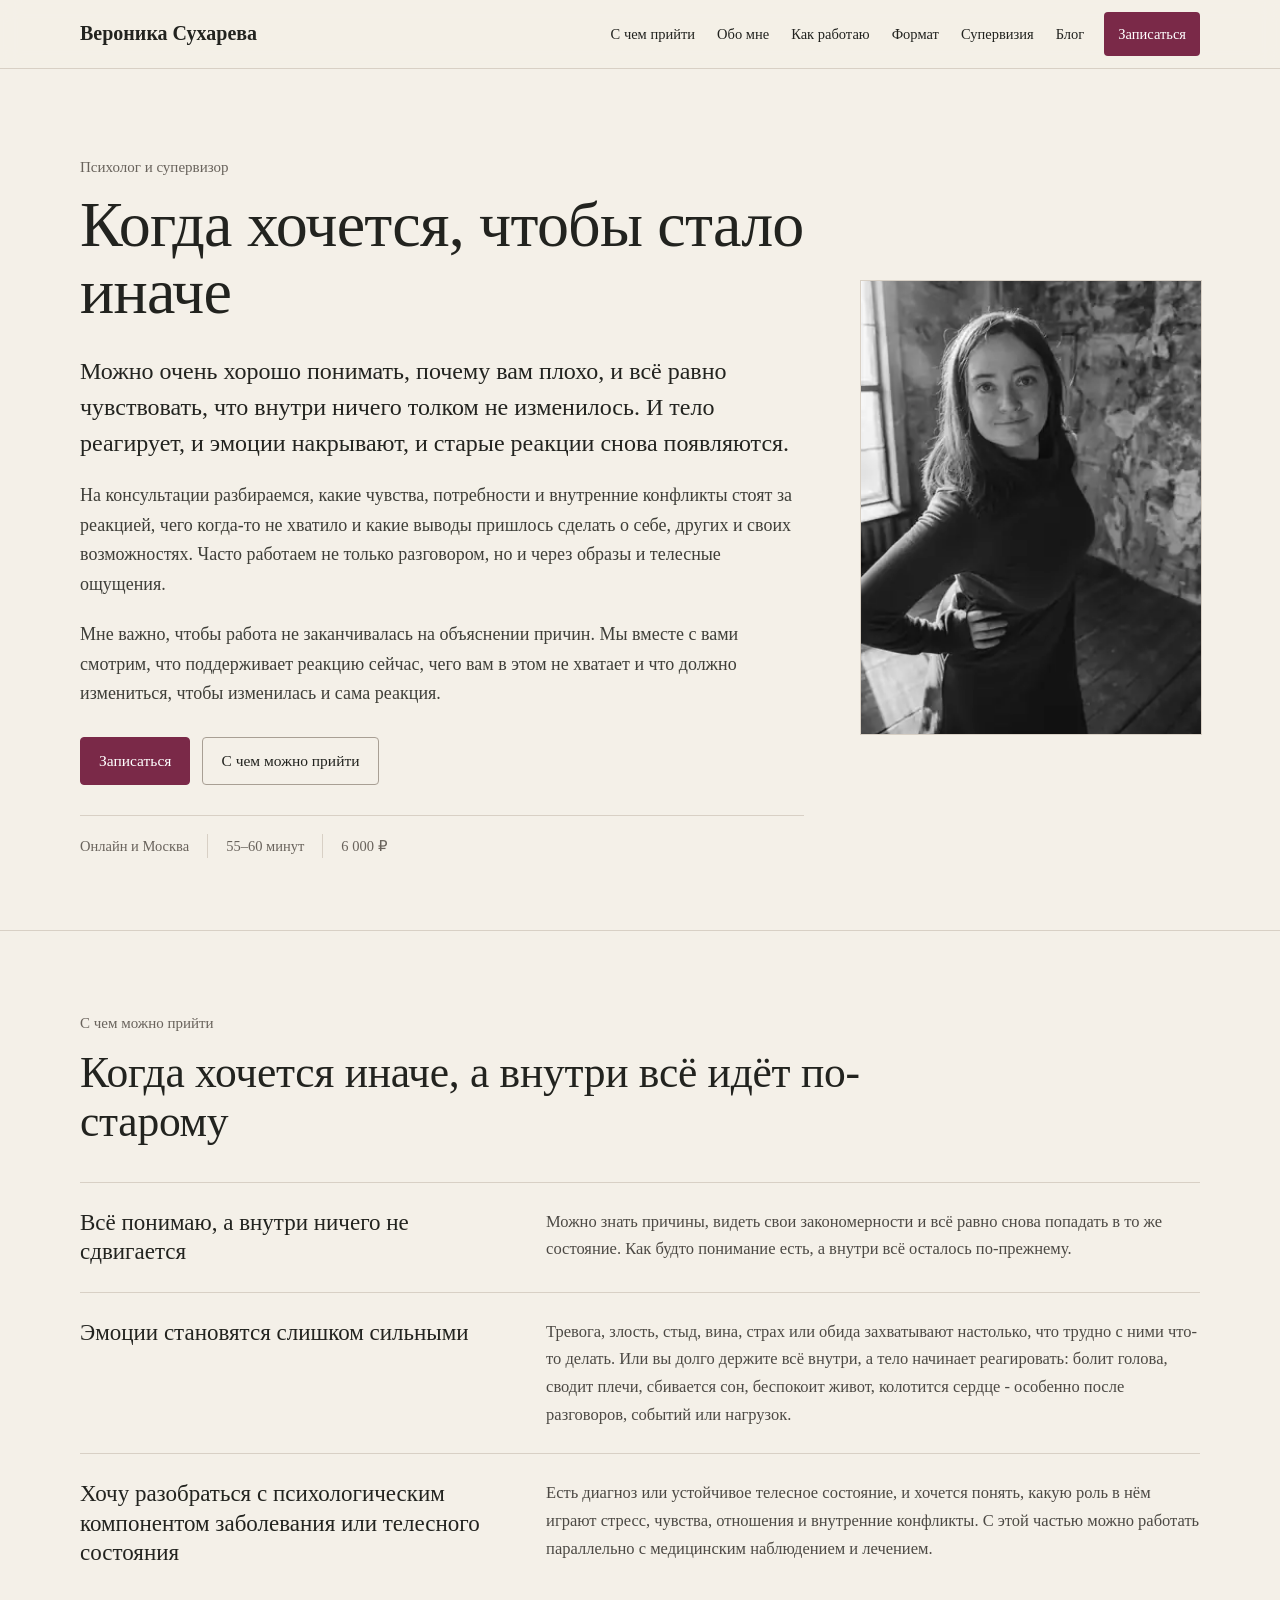
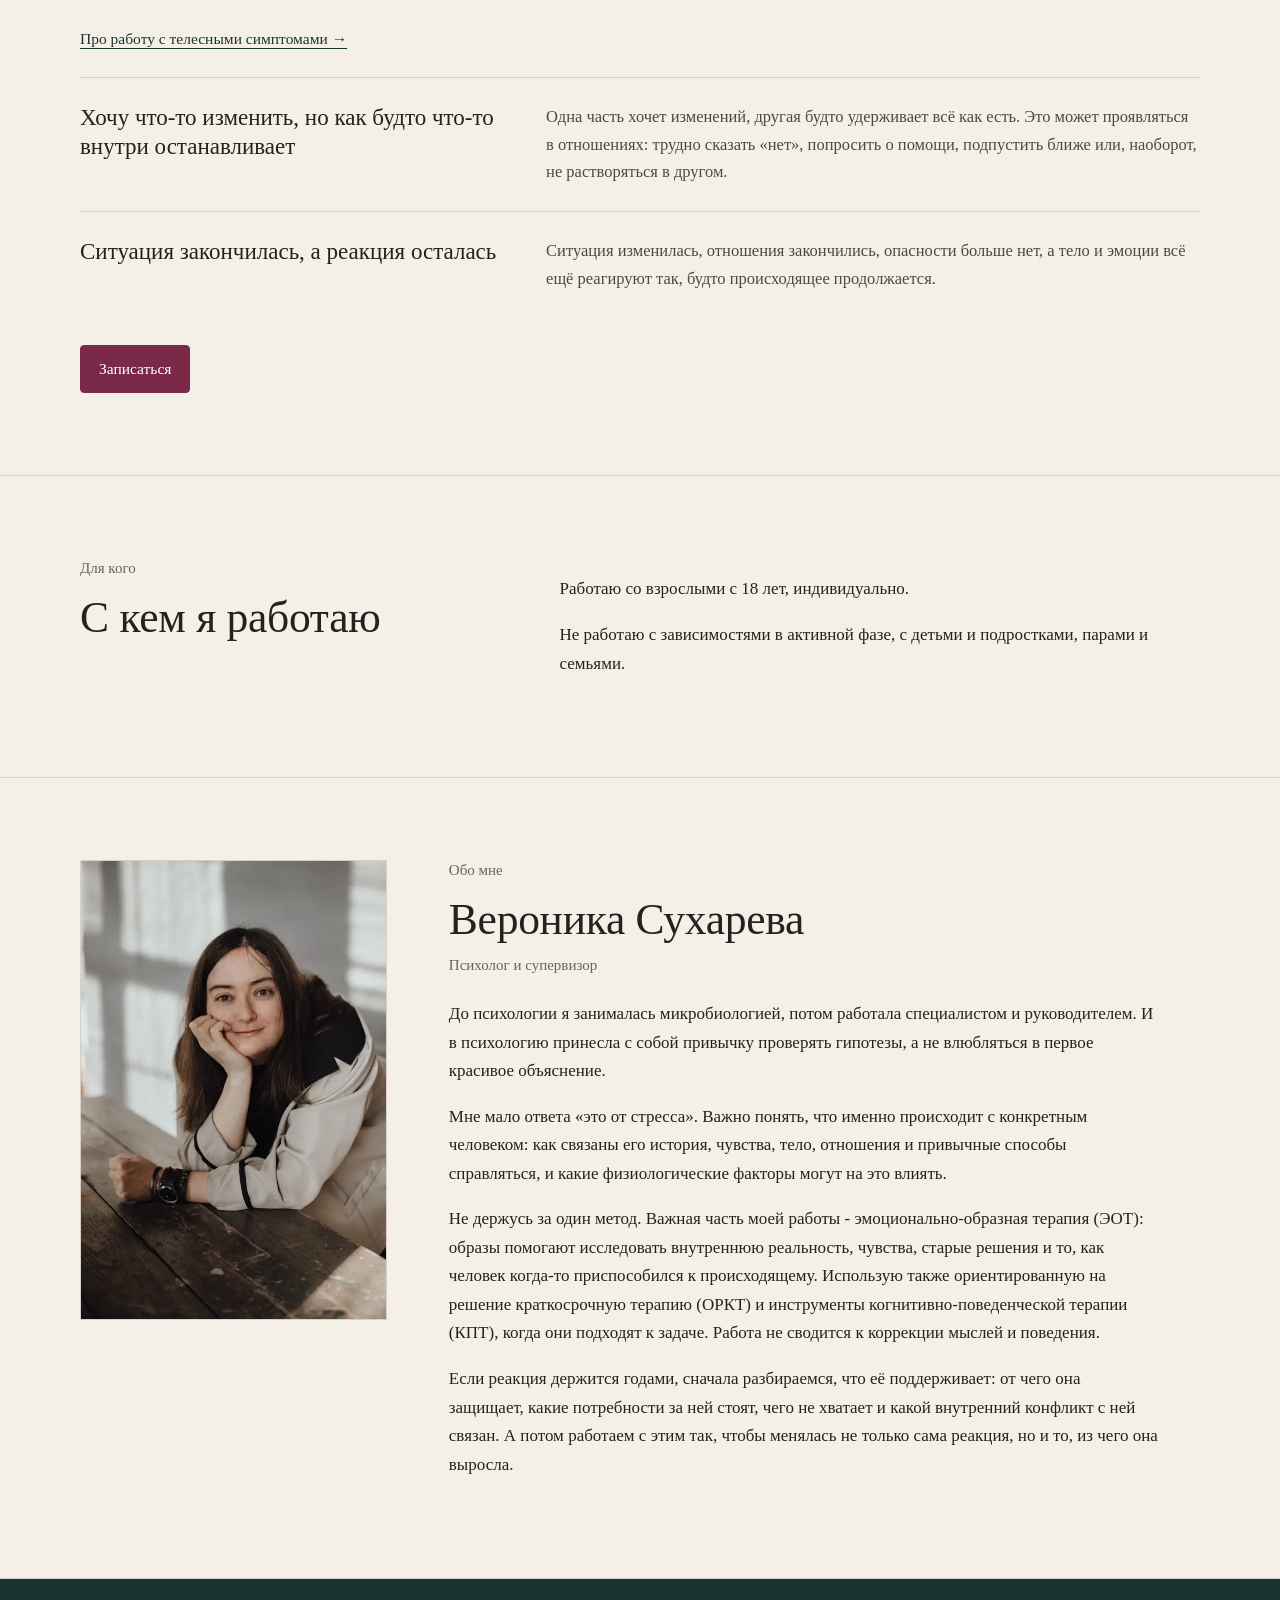
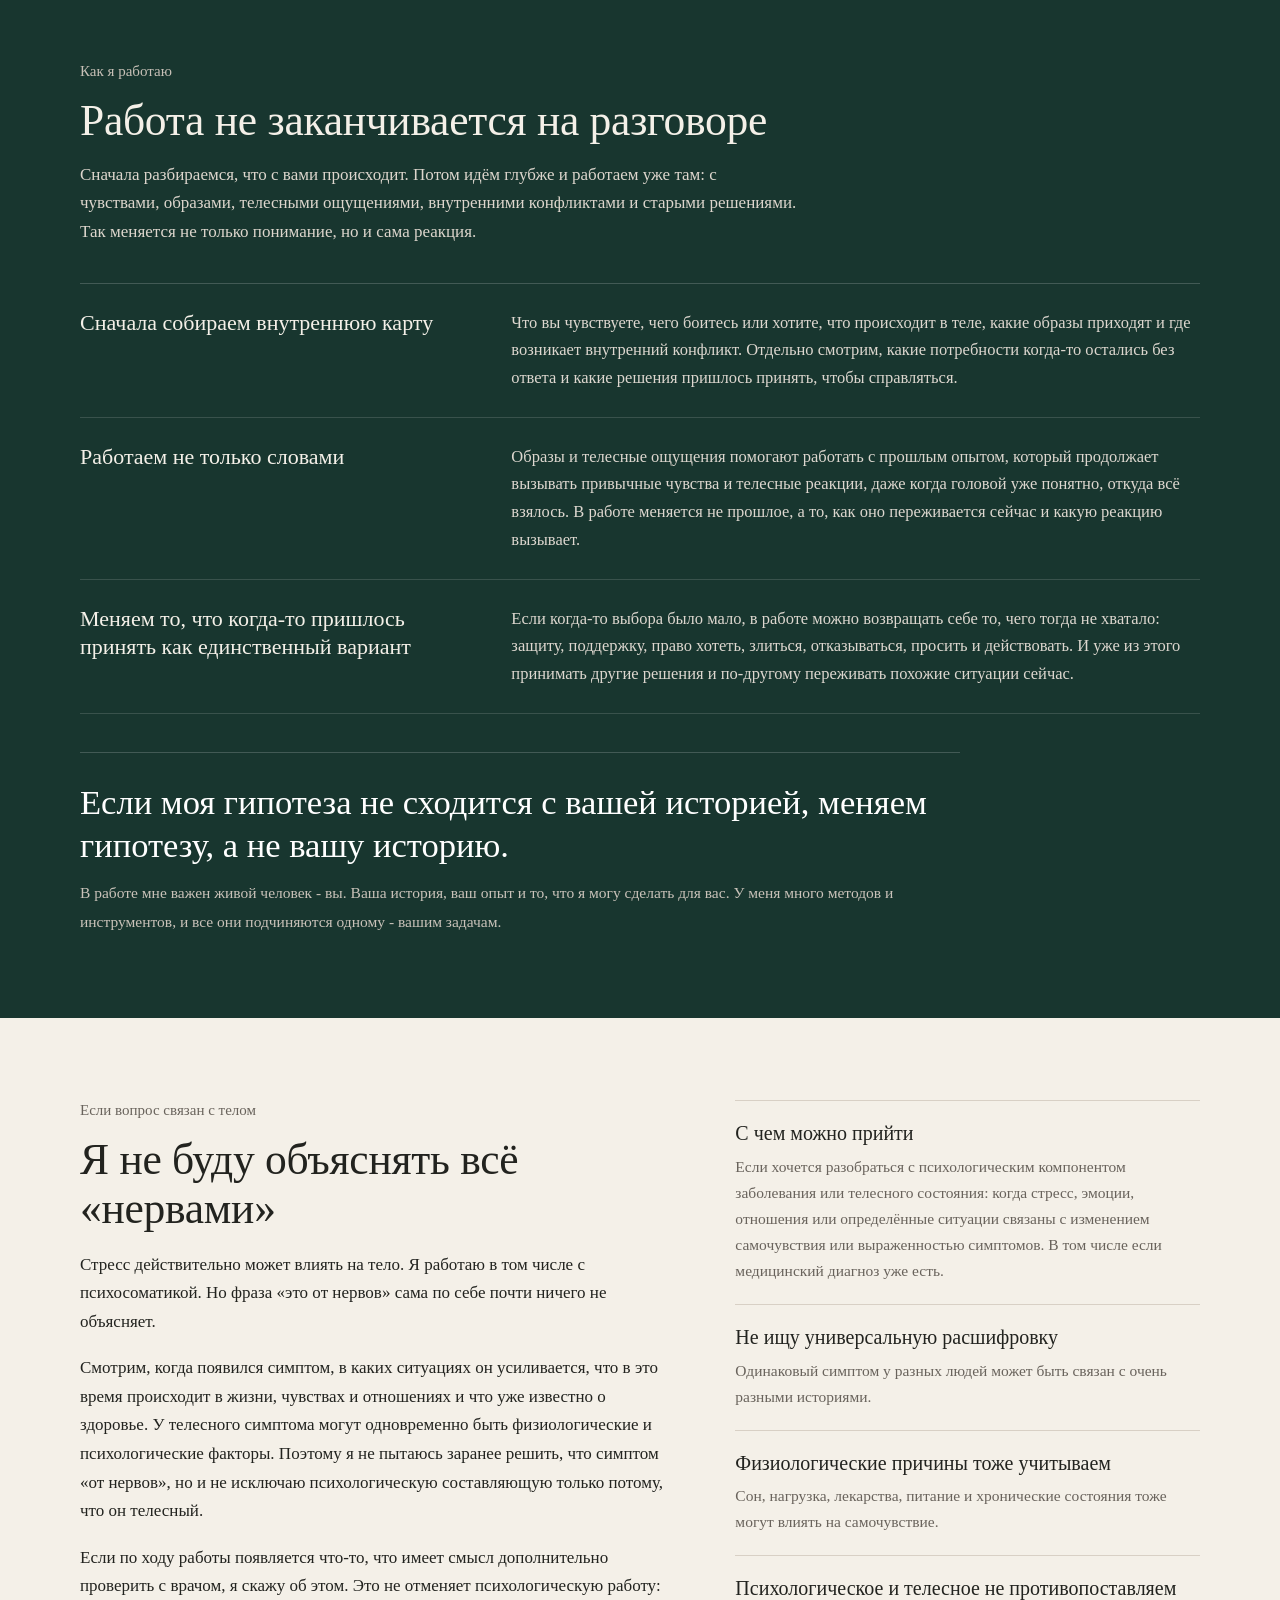
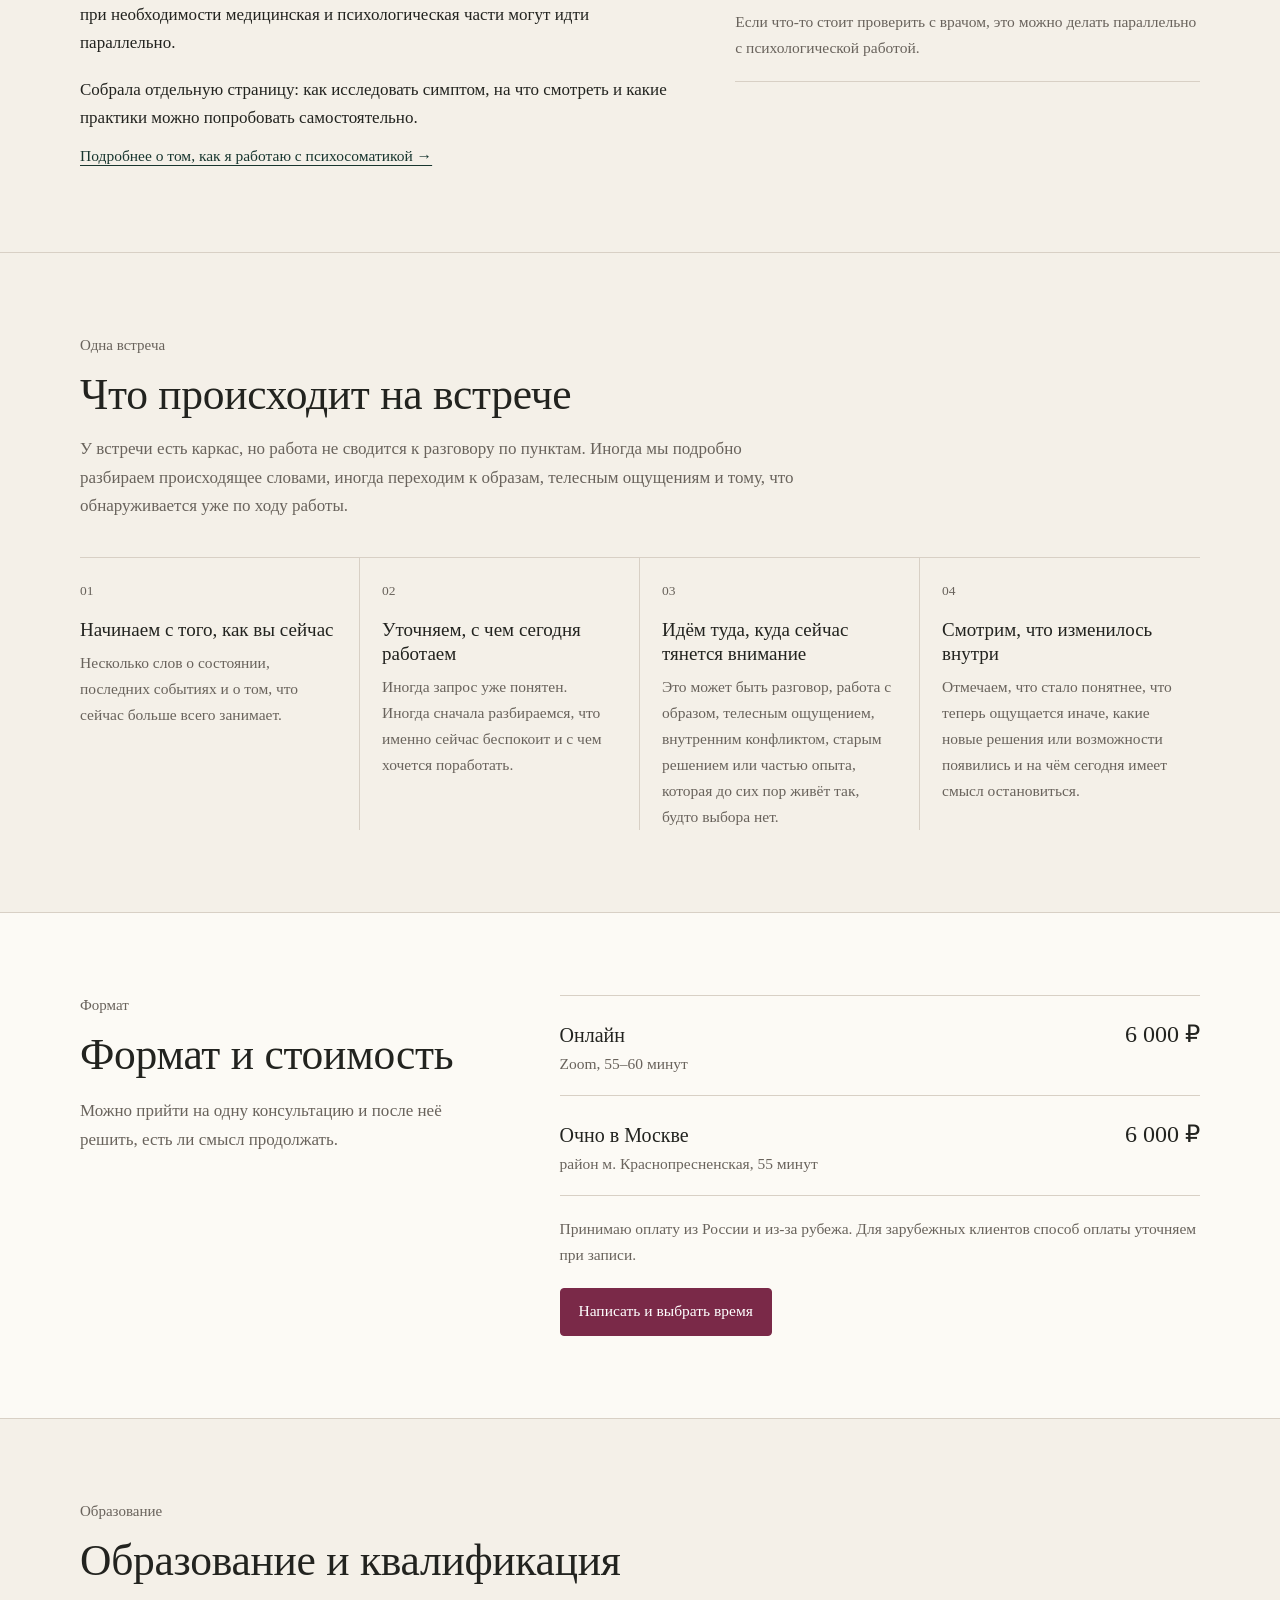
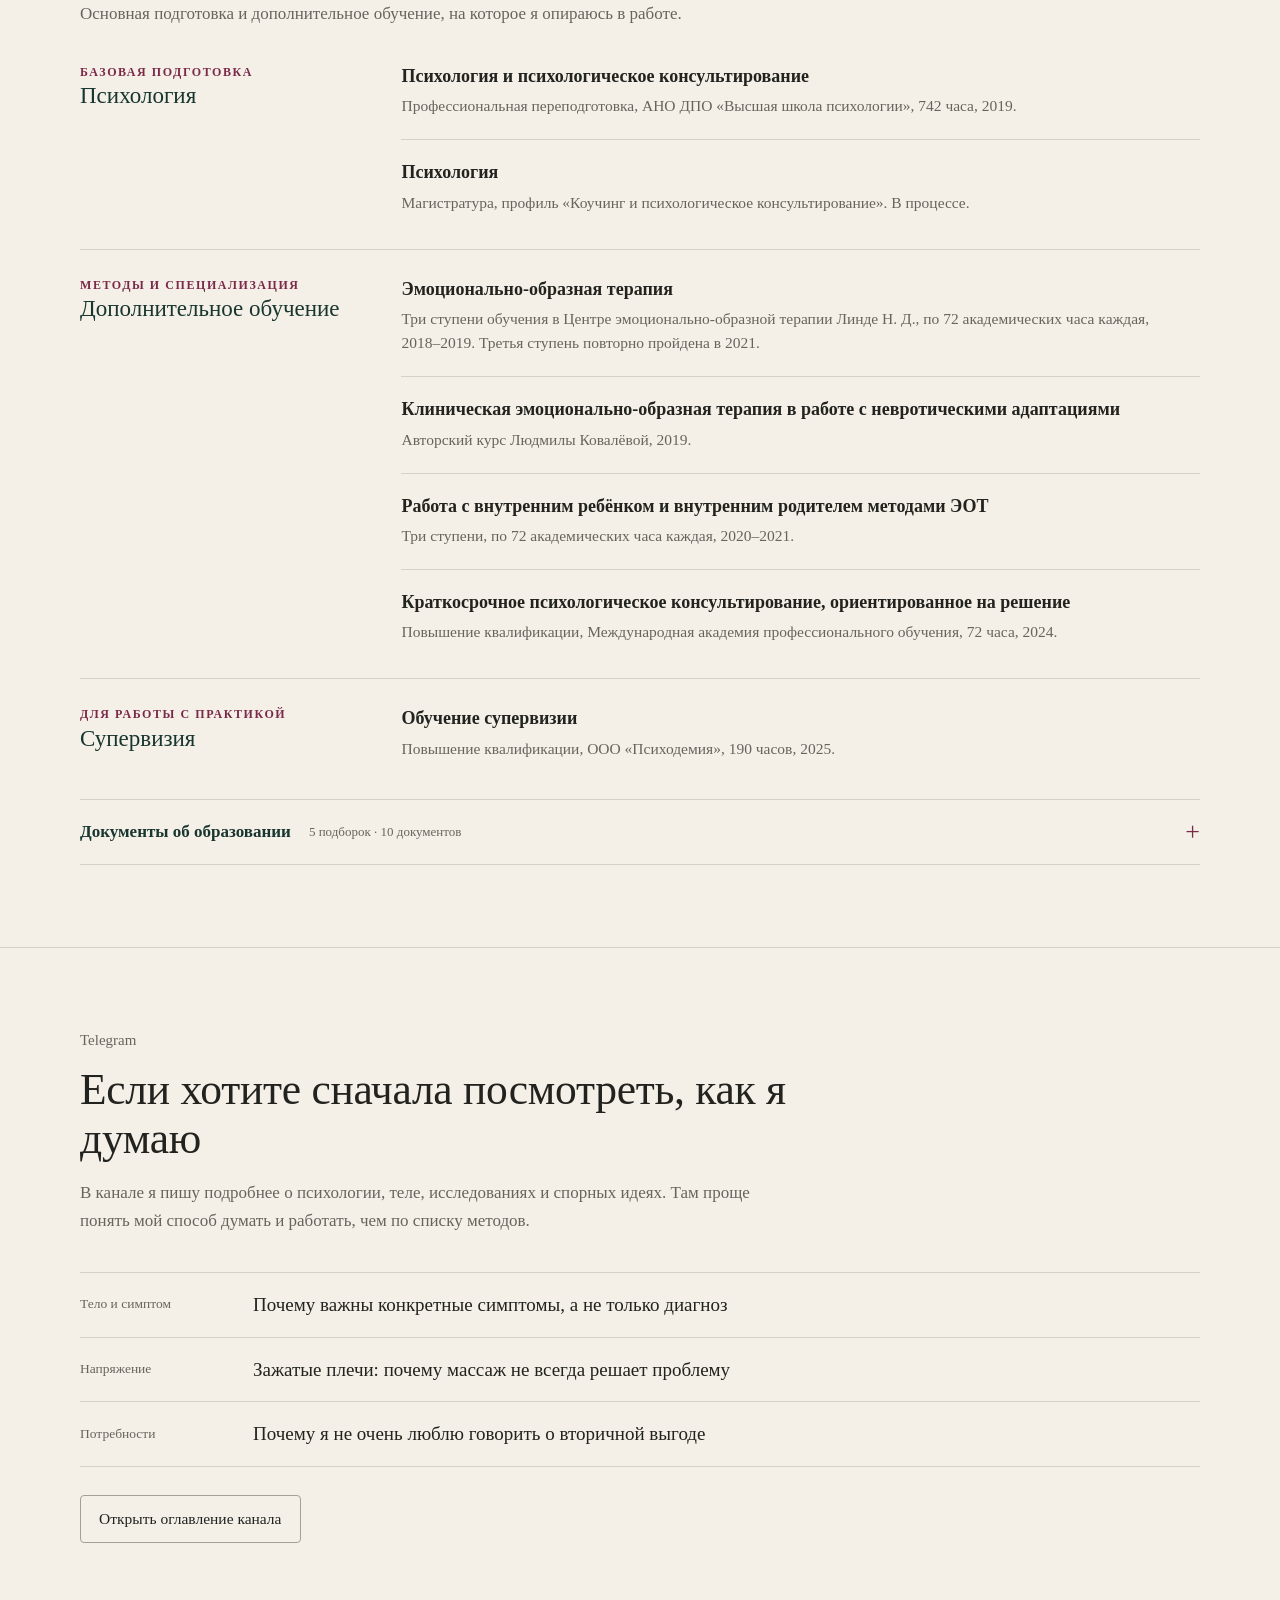
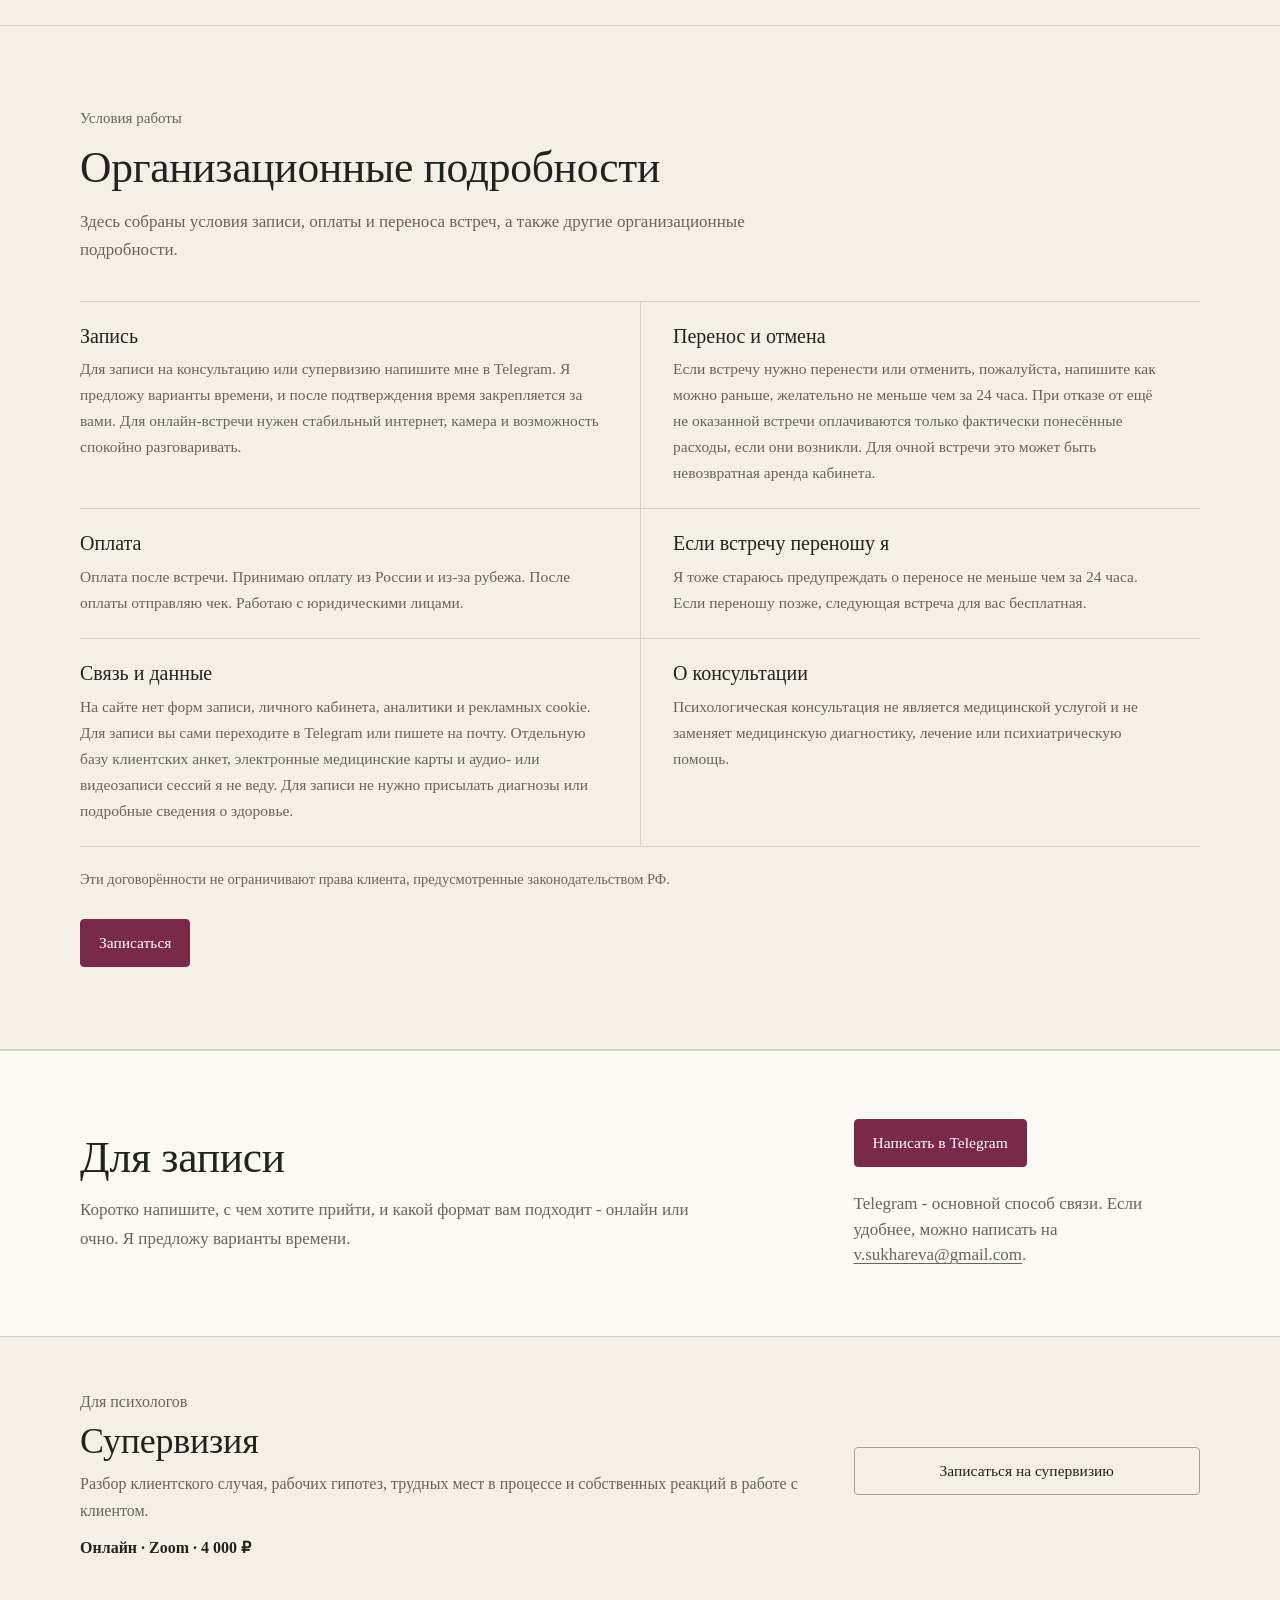
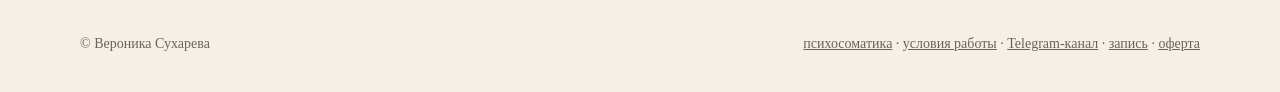
==== commit 1cc7060c: "Remove duplicate email from final copy" ====
--- a/index.html
+++ b/index.html
@@ -41,15 +41,20 @@
 .supervision-compact .eyebrow{margin-bottom:8px}.supervision-compact h2{font-size:clamp(28px,3vw,36px)}
 .supervision-compact p{font-size:16px;color:var(--muted);max-width:720px;margin:10px 0 0}.supervision-compact .supervision-meta{color:var(--ink);font-weight:650}
 .org-notes{margin-top:20px;max-width:820px}.org-notes p{margin:0;color:var(--muted);font-size:14.5px}
-.topic-link{display:inline-block;margin-top:10px;color:var(--forest);font-size:15.5px;text-underline-offset:4px}\n.body-topic-note{margin-top:20px!important;color:var(--muted)}\n.cms-promo-card{margin:0 0 34px;padding:0 0 24px;border-bottom:1px solid var(--line)}
-.cms-promo-kicker{margin:0 0 14px;color:var(--wine);font-size:14px;line-height:1.45}
-.cms-promo-main{display:flex;justify-content:space-between;align-items:baseline;gap:24px}
-.cms-promo-card h3{margin:0;font-size:20px;line-height:1.35;font-weight:400}
-.cms-promo-price{font-family:var(--serif);font-size:24px;line-height:1.25;font-weight:700;white-space:nowrap}
-.cms-promo-meta{margin:5px 0 0;color:var(--muted);font-size:15.5px;line-height:1.5}
-.cms-promo-link{display:inline-block;margin-top:12px;color:var(--wine);font-size:15px;line-height:1.45;font-weight:400;text-decoration:none;text-underline-offset:4px}
+.topic-link{display:inline-block;margin-top:10px;color:var(--forest);font-size:15.5px;text-underline-offset:4px}\n.body-topic-note{margin-top:20px!important;color:var(--muted)}\n.cms-promo-section{margin:0 0 36px}
+.cms-promo-heading,.cms-other-topics{margin:0 0 8px;color:var(--wine);font-family:var(--serif);font-size:18px;line-height:1.3;font-weight:600}
+.cms-other-topics{margin:0}
+.cms-promo-row{display:flex;justify-content:space-between;align-items:baseline;gap:24px;padding:14px 0 18px;border-bottom:1px solid var(--line)}
+.cms-promo-row+.cms-promo-row{border-top:0}
+.cms-promo-row:last-child{border-bottom:0}
+.cms-other-topics+.format-list{border-top:0}
+.cms-other-topics+.format-list .format-row:first-child{padding-top:10px}
+.cms-promo-row h3{font-size:20px;font-weight:400;margin:0 0 2px;line-height:1.35}
+.cms-promo-price{font-family:var(--serif);font-size:24px;font-weight:700;white-space:nowrap}
+.cms-promo-meta{margin:0;color:var(--muted);font-size:15.5px;line-height:1.5}
+.cms-promo-link{display:inline-block;margin-top:8px;color:var(--wine);font-size:15px;line-height:1.45;font-weight:400;text-decoration:none;text-underline-offset:4px}
 .cms-promo-link:hover{text-decoration:underline}
-@media(max-width:760px){.cms-promo-card{margin-bottom:28px;padding-bottom:20px}.cms-promo-main{gap:16px}.cms-promo-card h3{font-size:19px}.cms-promo-price{font-size:22px}}
+@media(max-width:760px){.cms-promo-section{margin-bottom:24px}.cms-promo-row{gap:16px}.cms-promo-row h3{font-size:19px}.cms-promo-price{font-size:22px}}
 @media(max-width:760px){.org-notes{margin-top:16px}}
 </style>
 </head>
@@ -373,7 +378,6 @@
     <div>
       <h2>Для записи</h2>
       <p>Коротко напишите, с чем хотите прийти, и какой формат вам подходит - онлайн или очно. Я предложу варианты времени.</p>
-      <p class="cms-email-note">Можно также написать на <a href="mailto:v.sukhareva@gmail.com">v.sukhareva@gmail.com</a></p>
     </div>
     <a class="btn primary" href="https://t.me/VeronikaSukhareva">Написать в Telegram</a>
   </div>
@@ -399,7 +403,7 @@
   </div>
 </footer>
 <script defer src="nav.js?v=20261006-2"></script>
-<script defer src="site-settings.js?v=20261006-promo4"></script>
+<script defer src="site-settings.js?v=20261006-promoschedule1"></script>
 <script defer src="telegram-top.js?v=20261006-4"></script>
 <script defer src="diplomas.js?v=20261006"></script>
 </body>
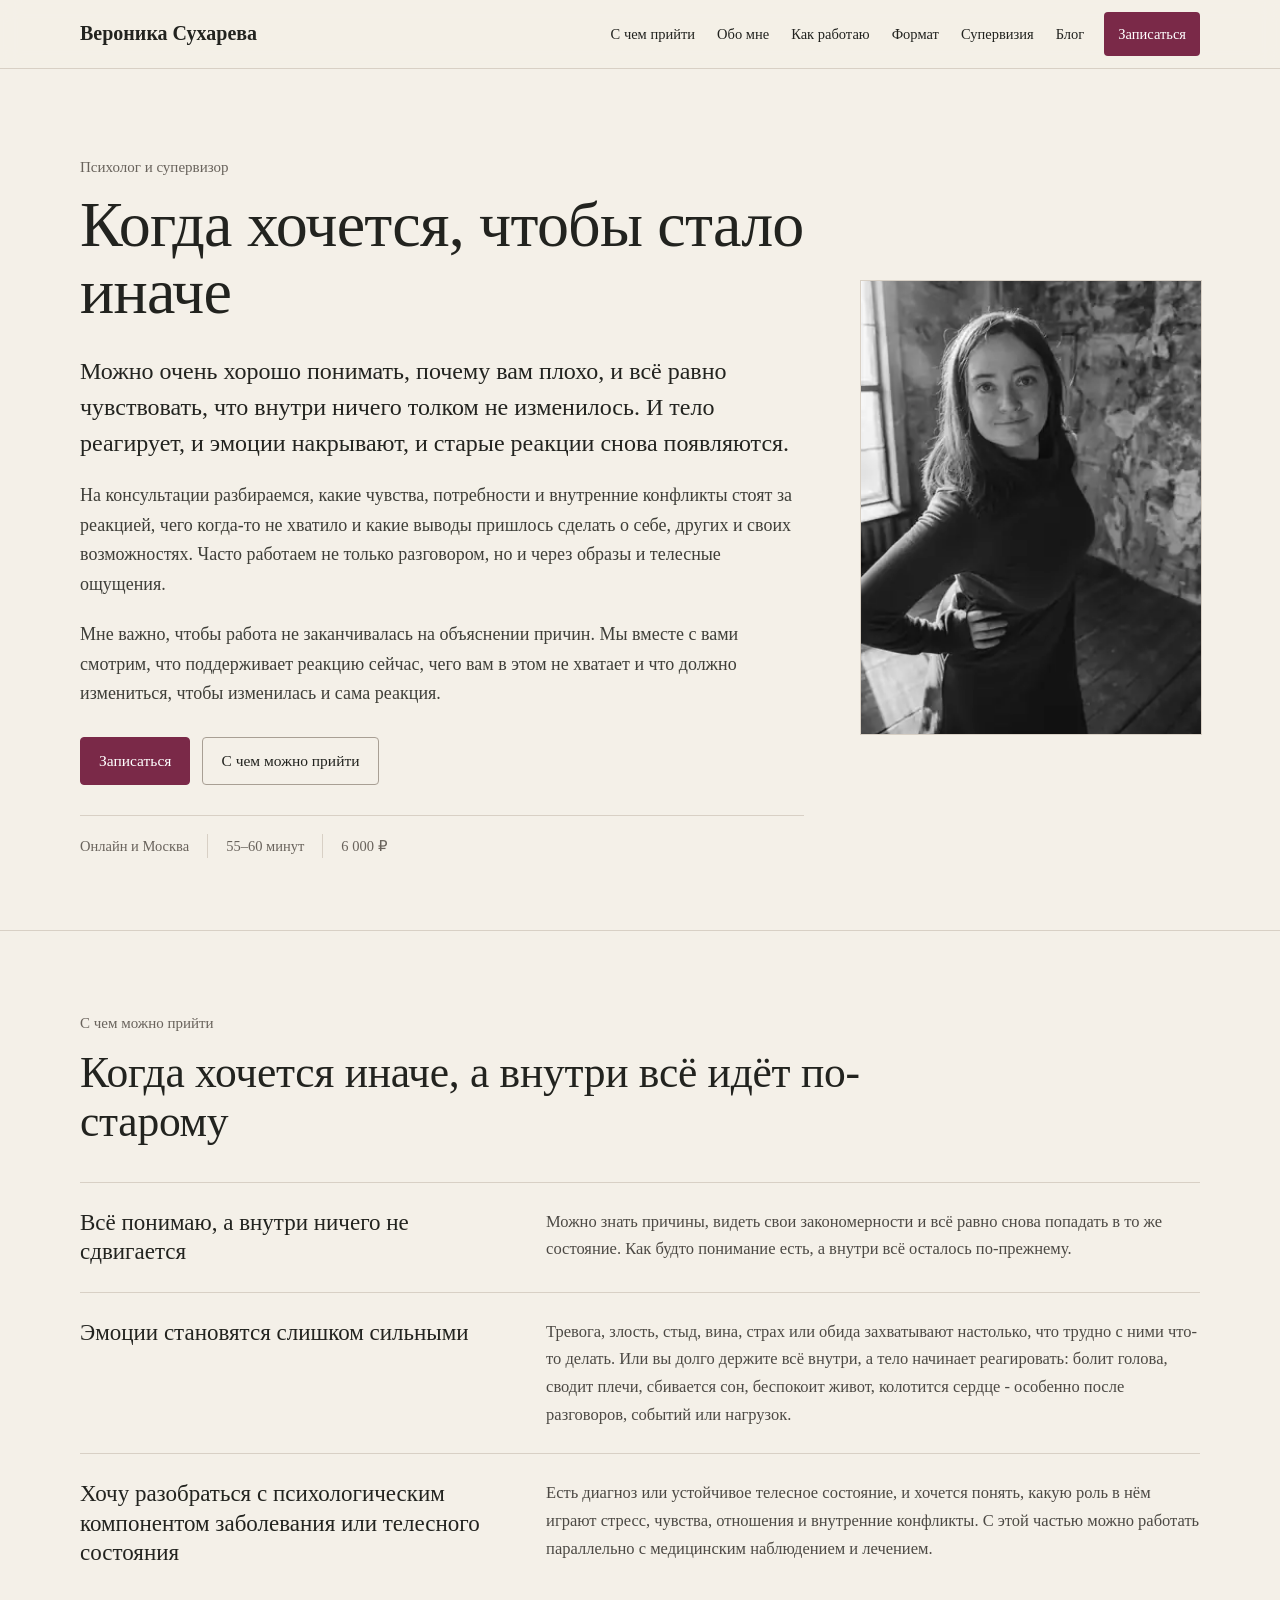
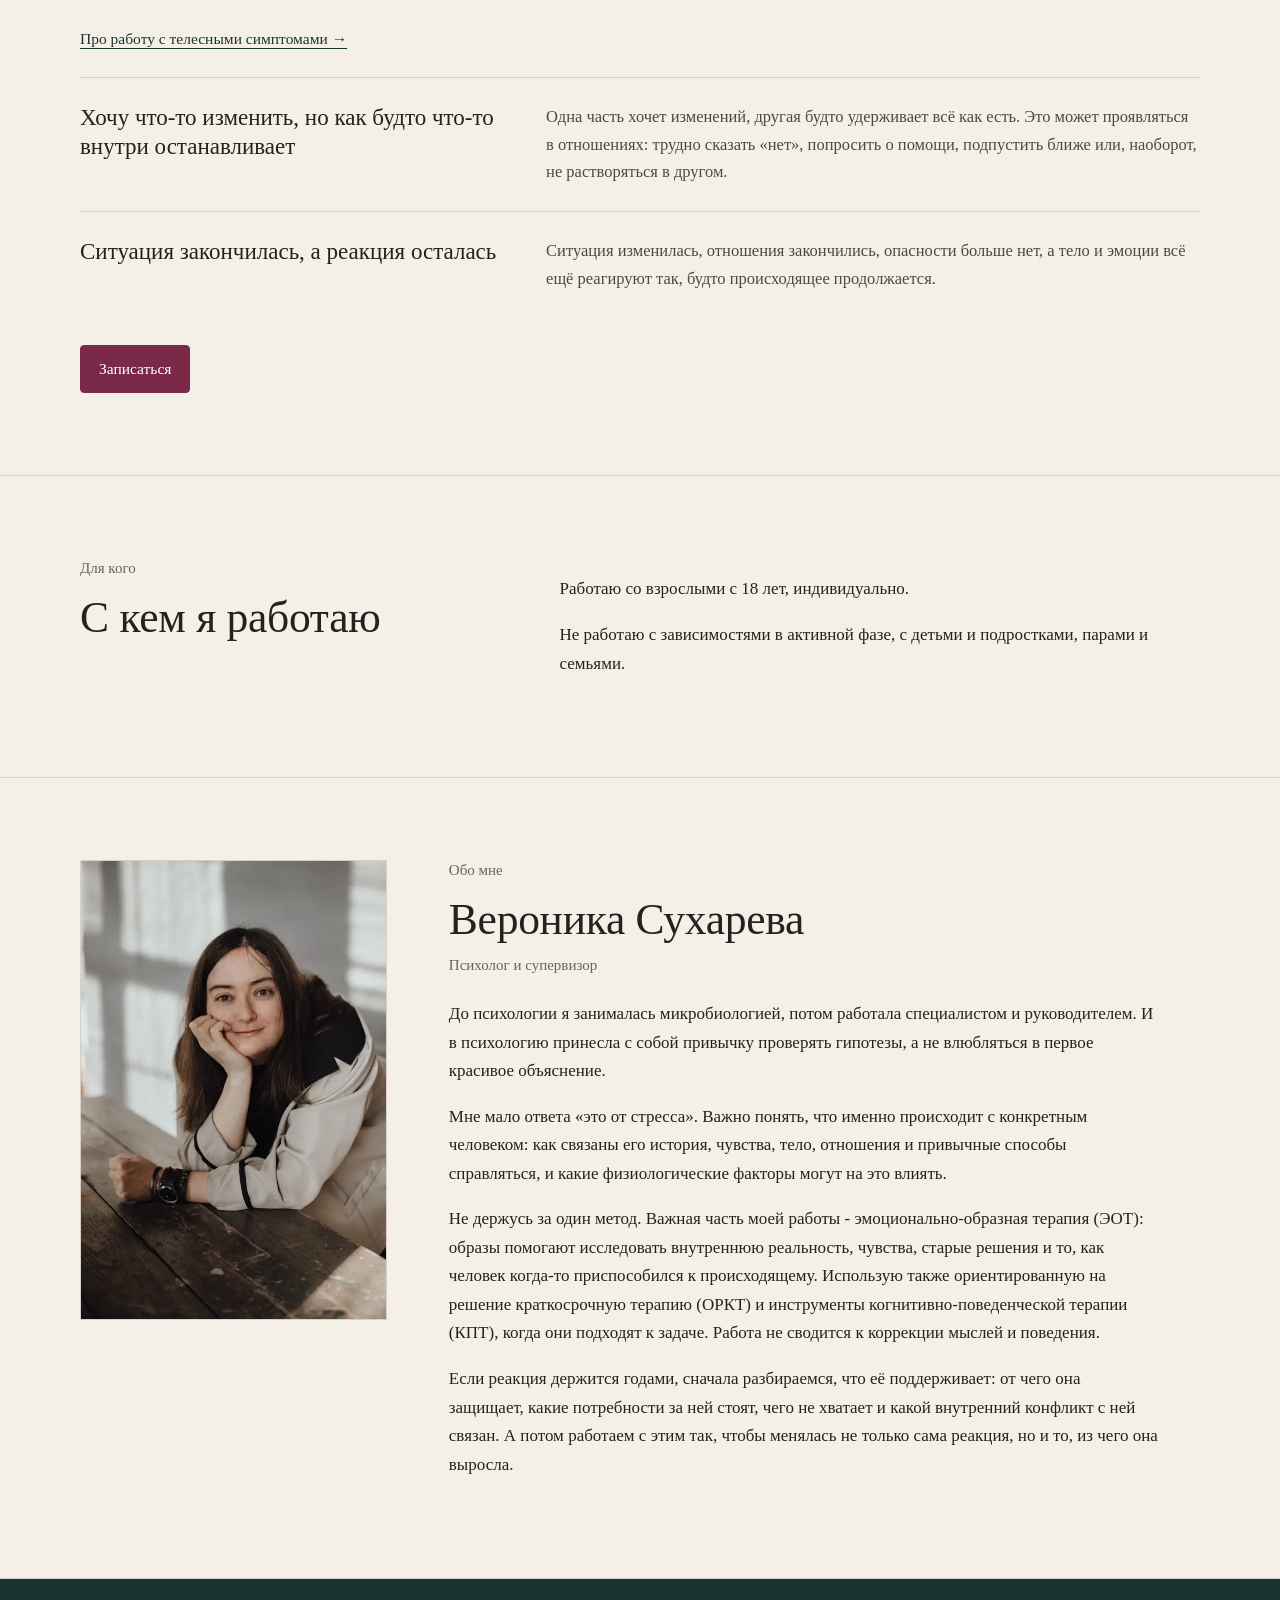
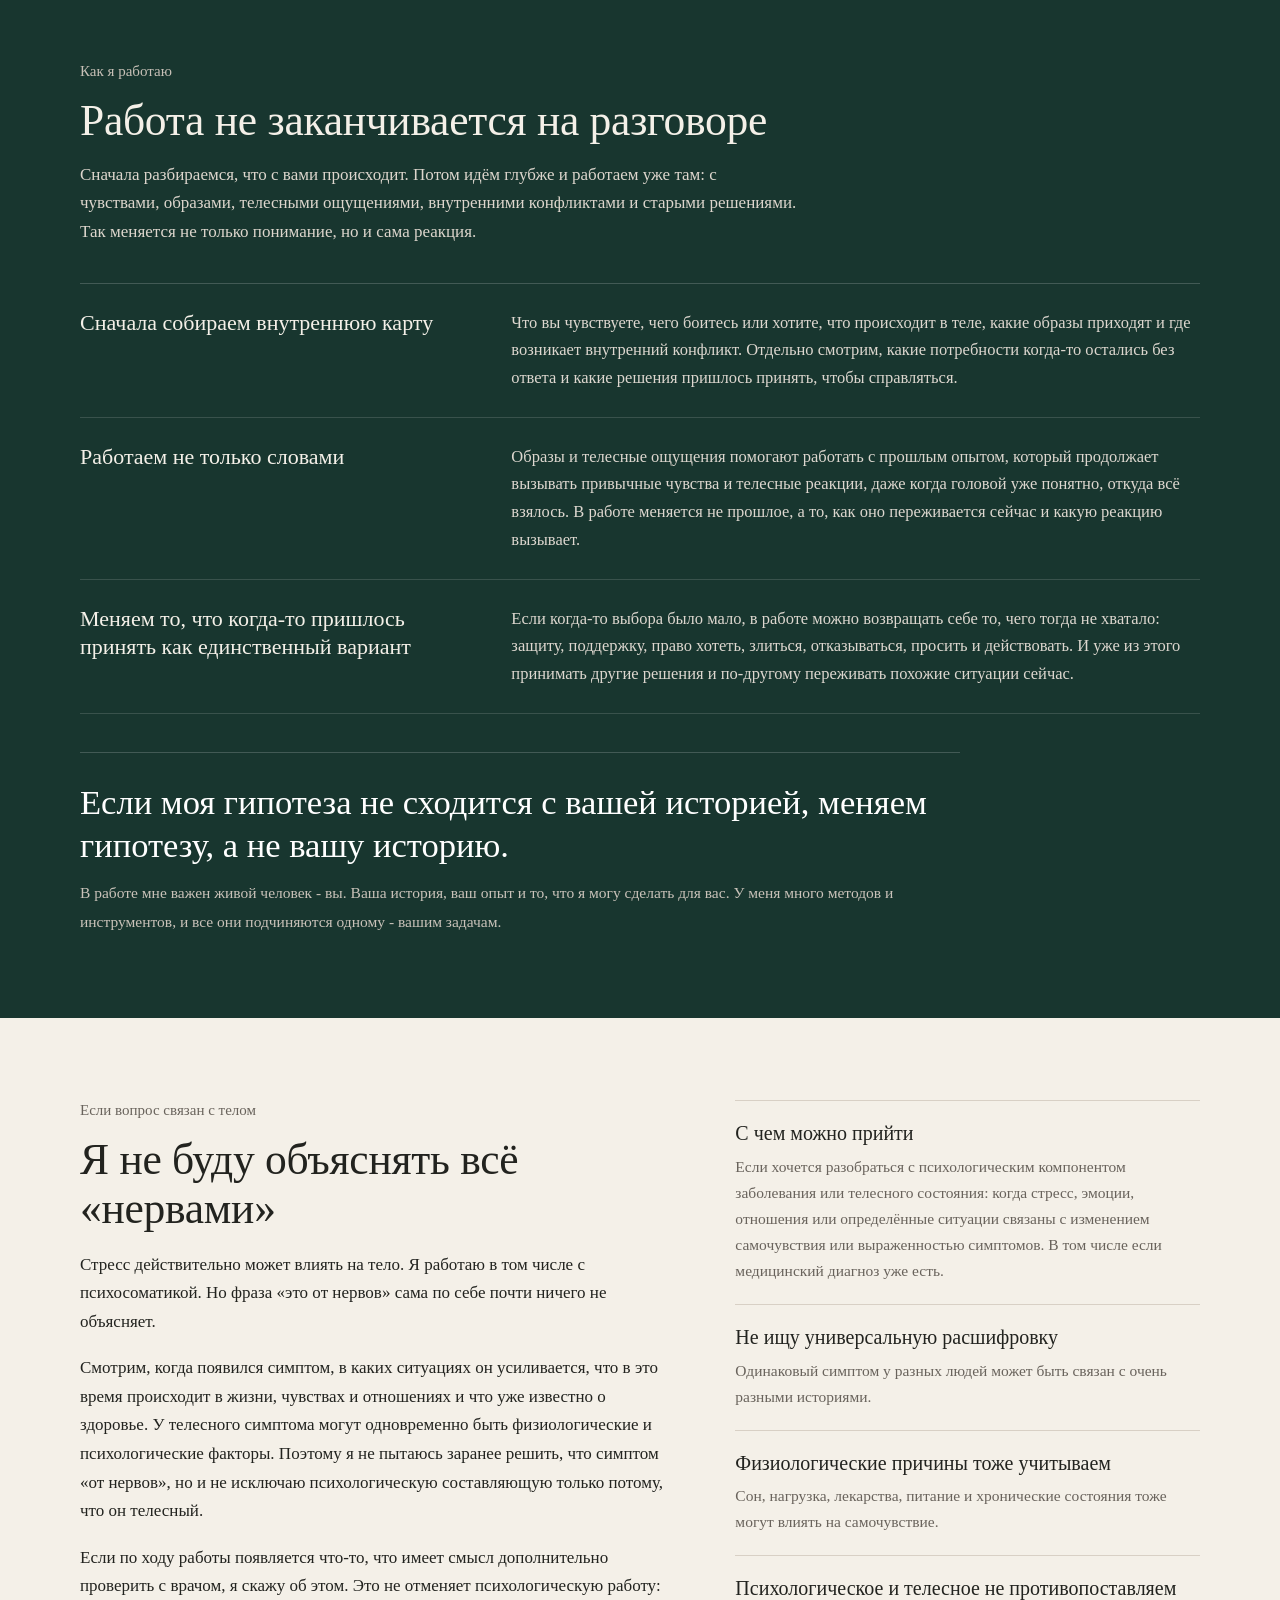
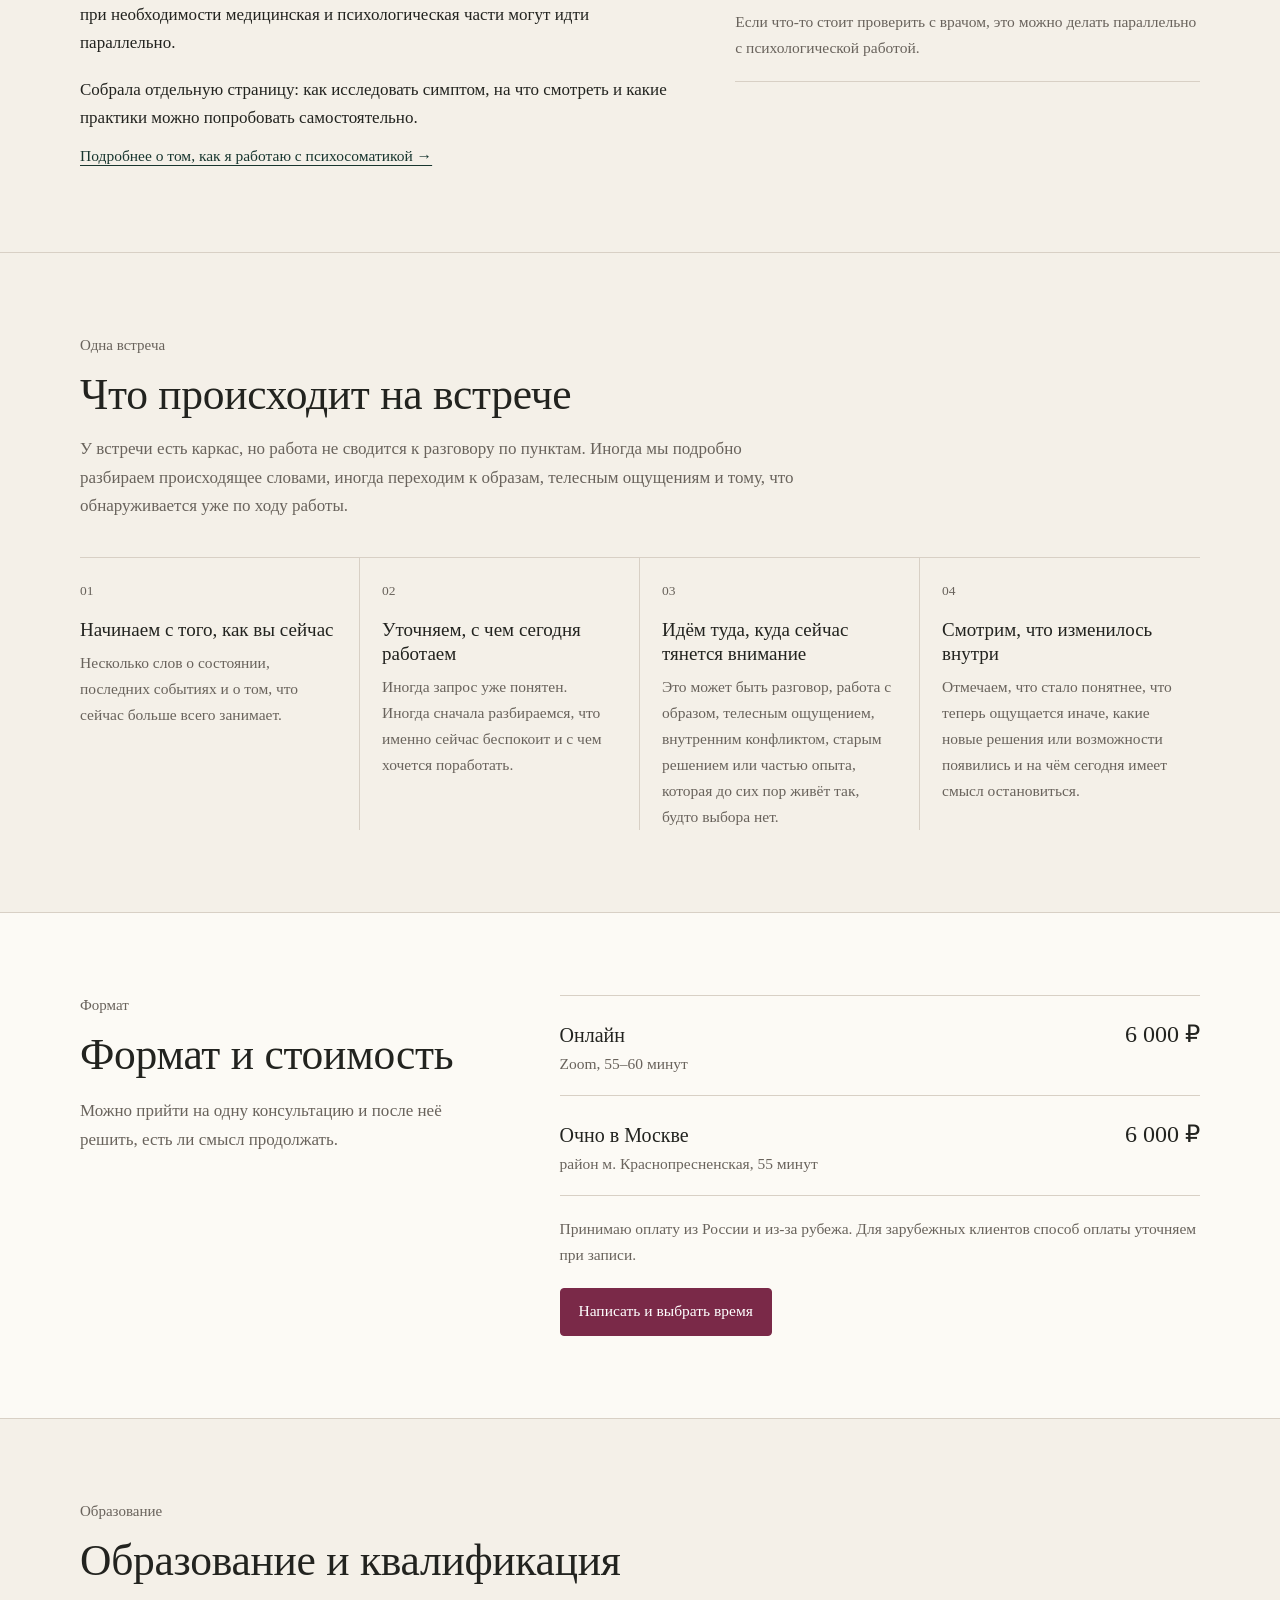
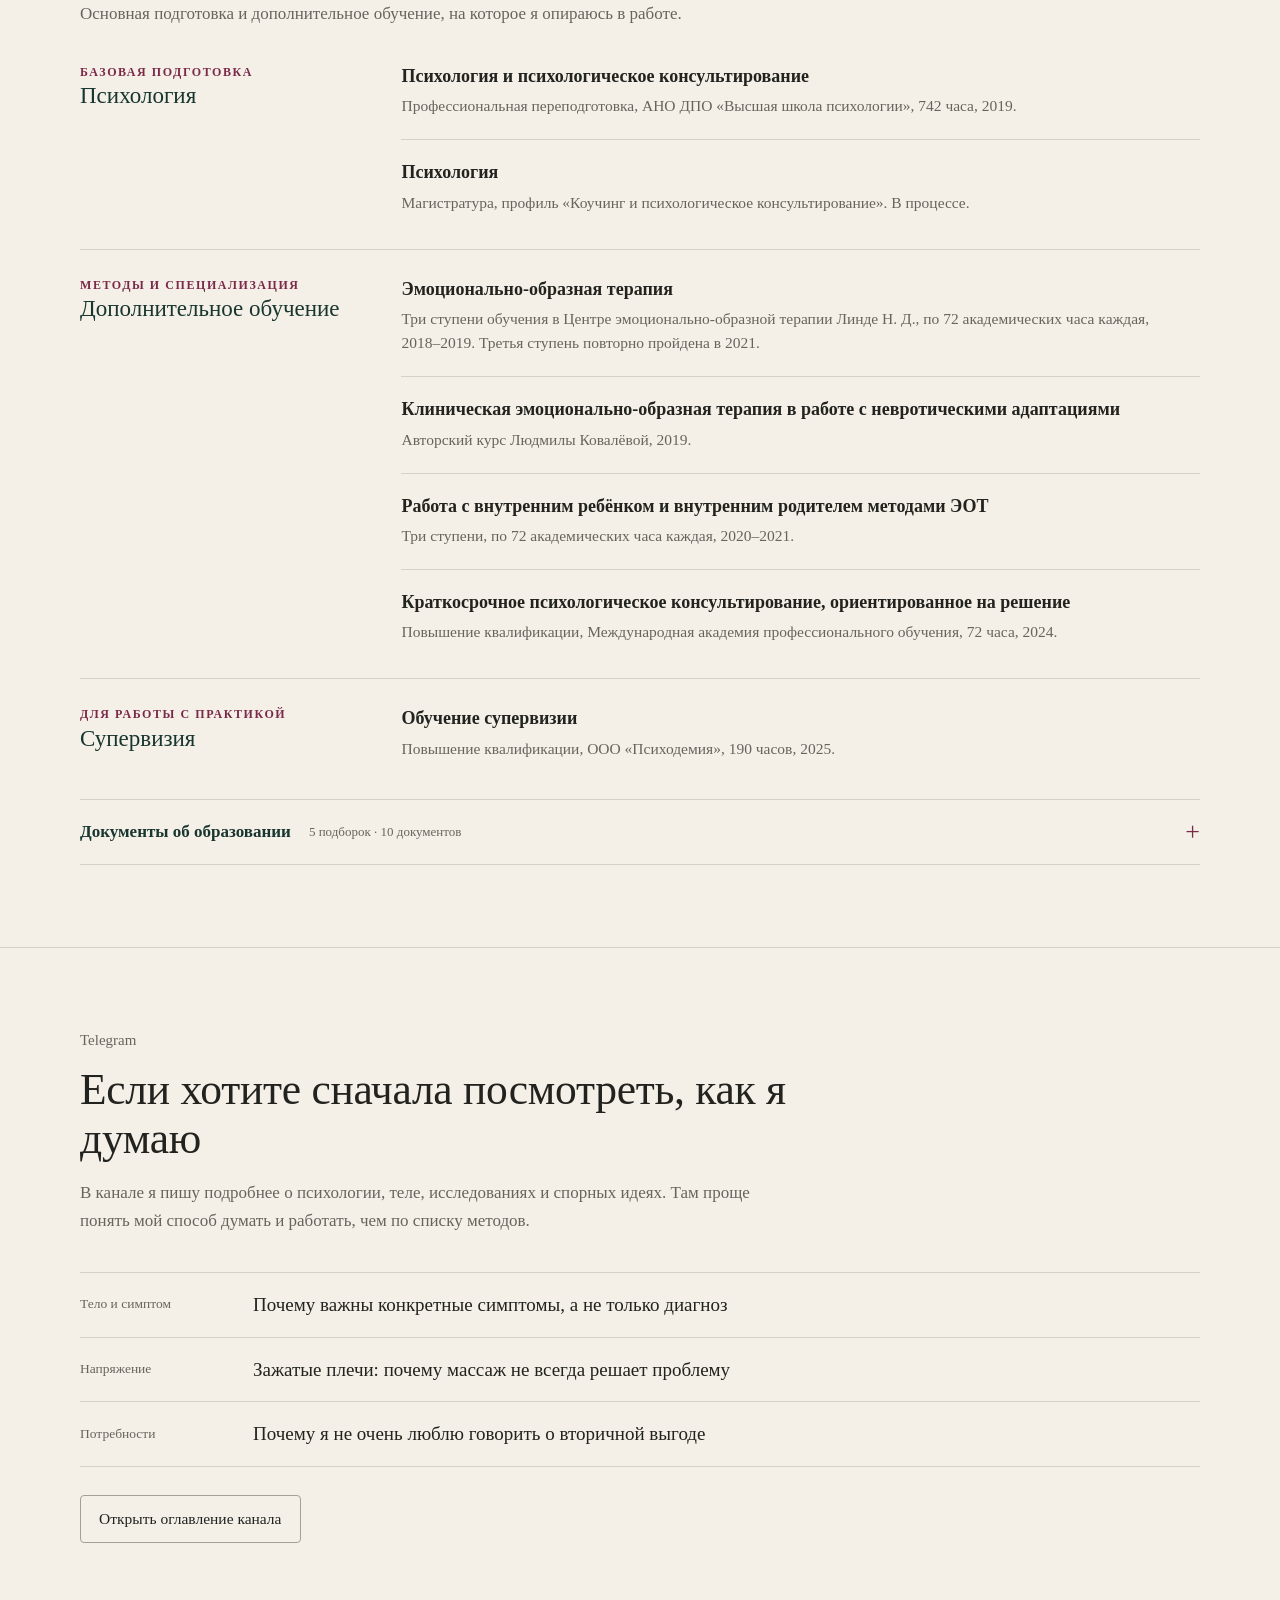
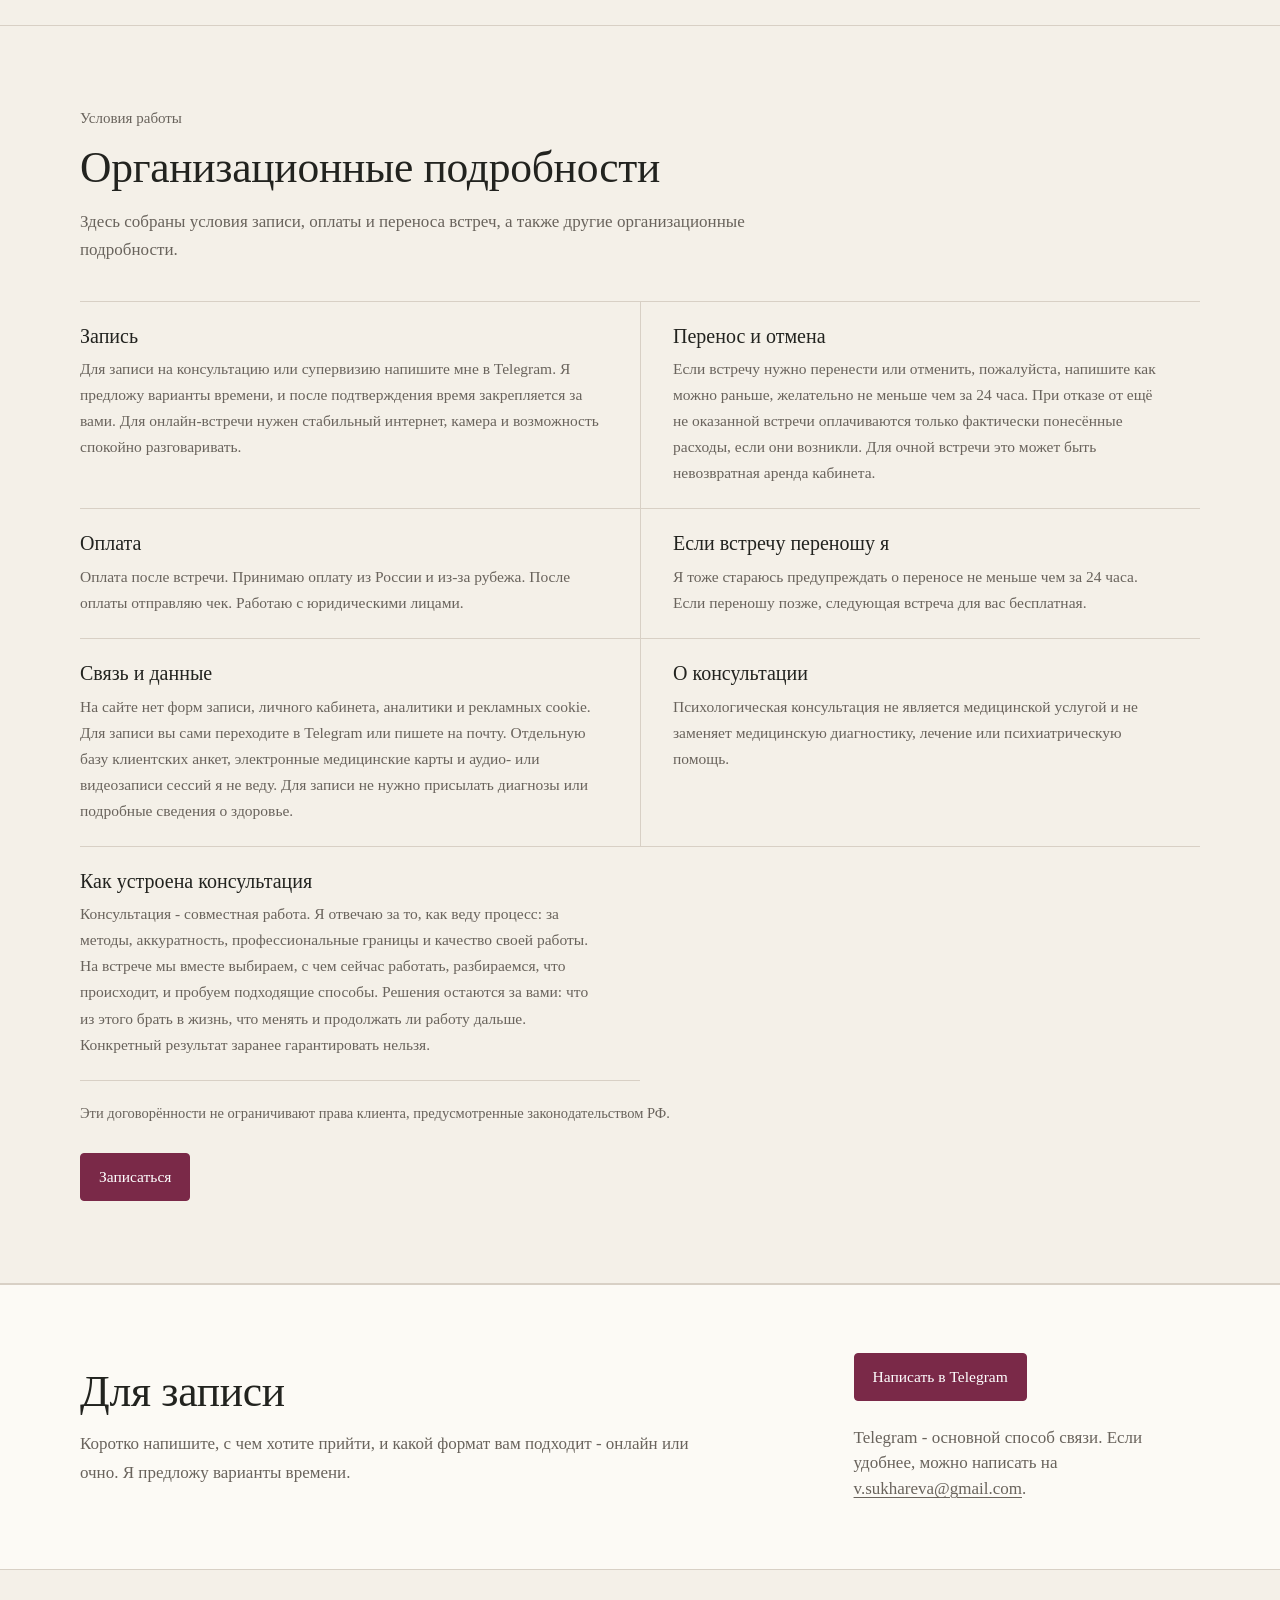
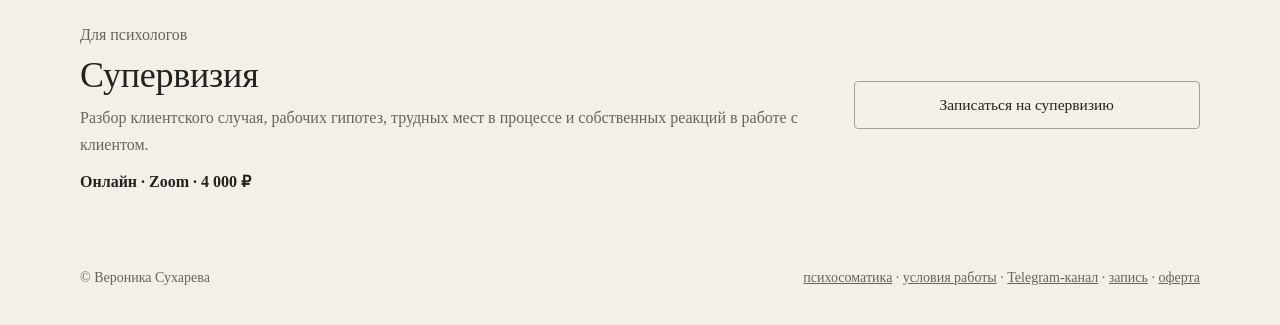
==== commit a868bff7: "Add consultation responsibility to organization details" ====
--- a/index.html
+++ b/index.html
@@ -364,6 +364,10 @@
         <h3>О консультации</h3>
         <p>Психологическая консультация не является медицинской услугой и не заменяет медицинскую диагностику, лечение или психиатрическую помощь.</p>
       </article>
+      <article class="org-item org-item-wide">
+        <h3>Как устроена консультация</h3>
+        <p>Консультация - совместная работа. Я отвечаю за то, как веду процесс: за методы, аккуратность, профессиональные границы и качество своей работы. На встрече мы вместе выбираем, с чем сейчас работать, разбираемся, что происходит, и пробуем подходящие способы. Решения остаются за вами: что из этого брать в жизнь, что менять и продолжать ли работу дальше. Конкретный результат заранее гарантировать нельзя.</p>
+      </article>
     </div>
     <div class="org-notes">
       <p>Эти договорённости не ограничивают права клиента, предусмотренные законодательством РФ.</p>
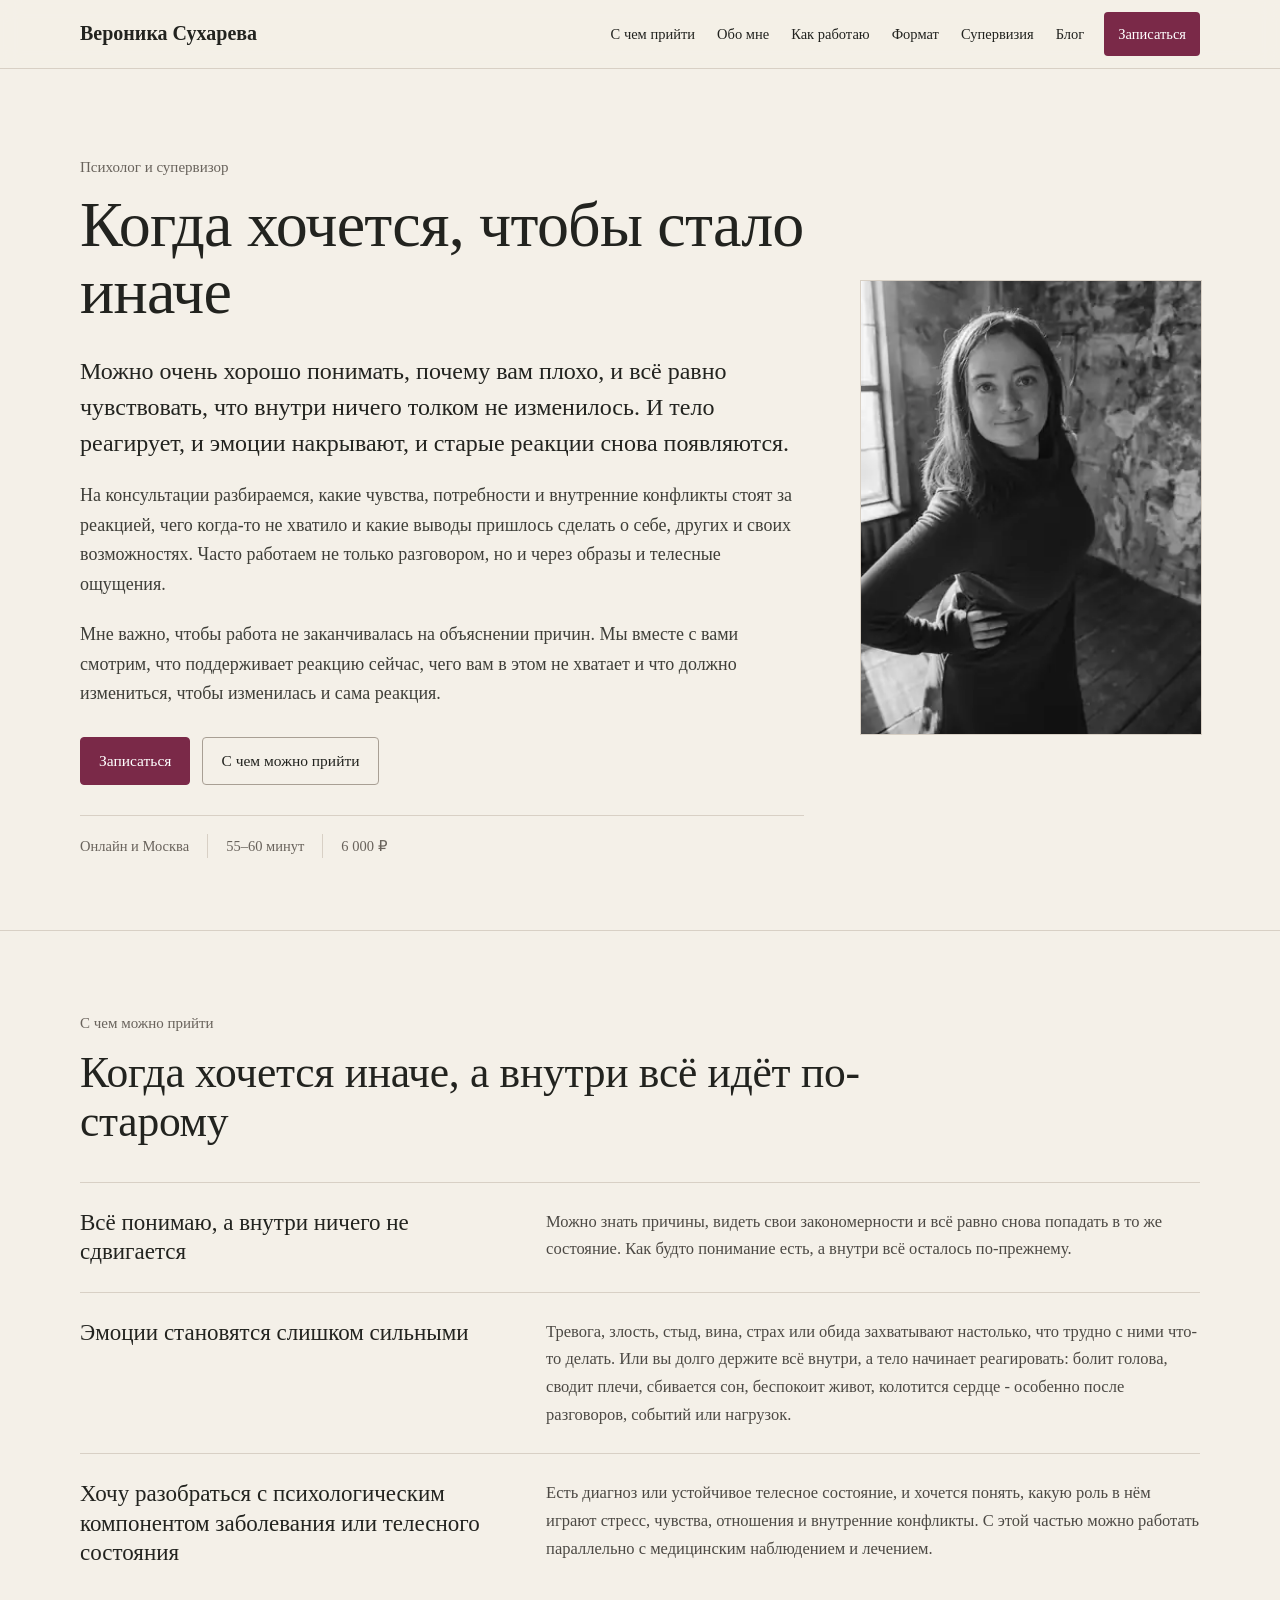
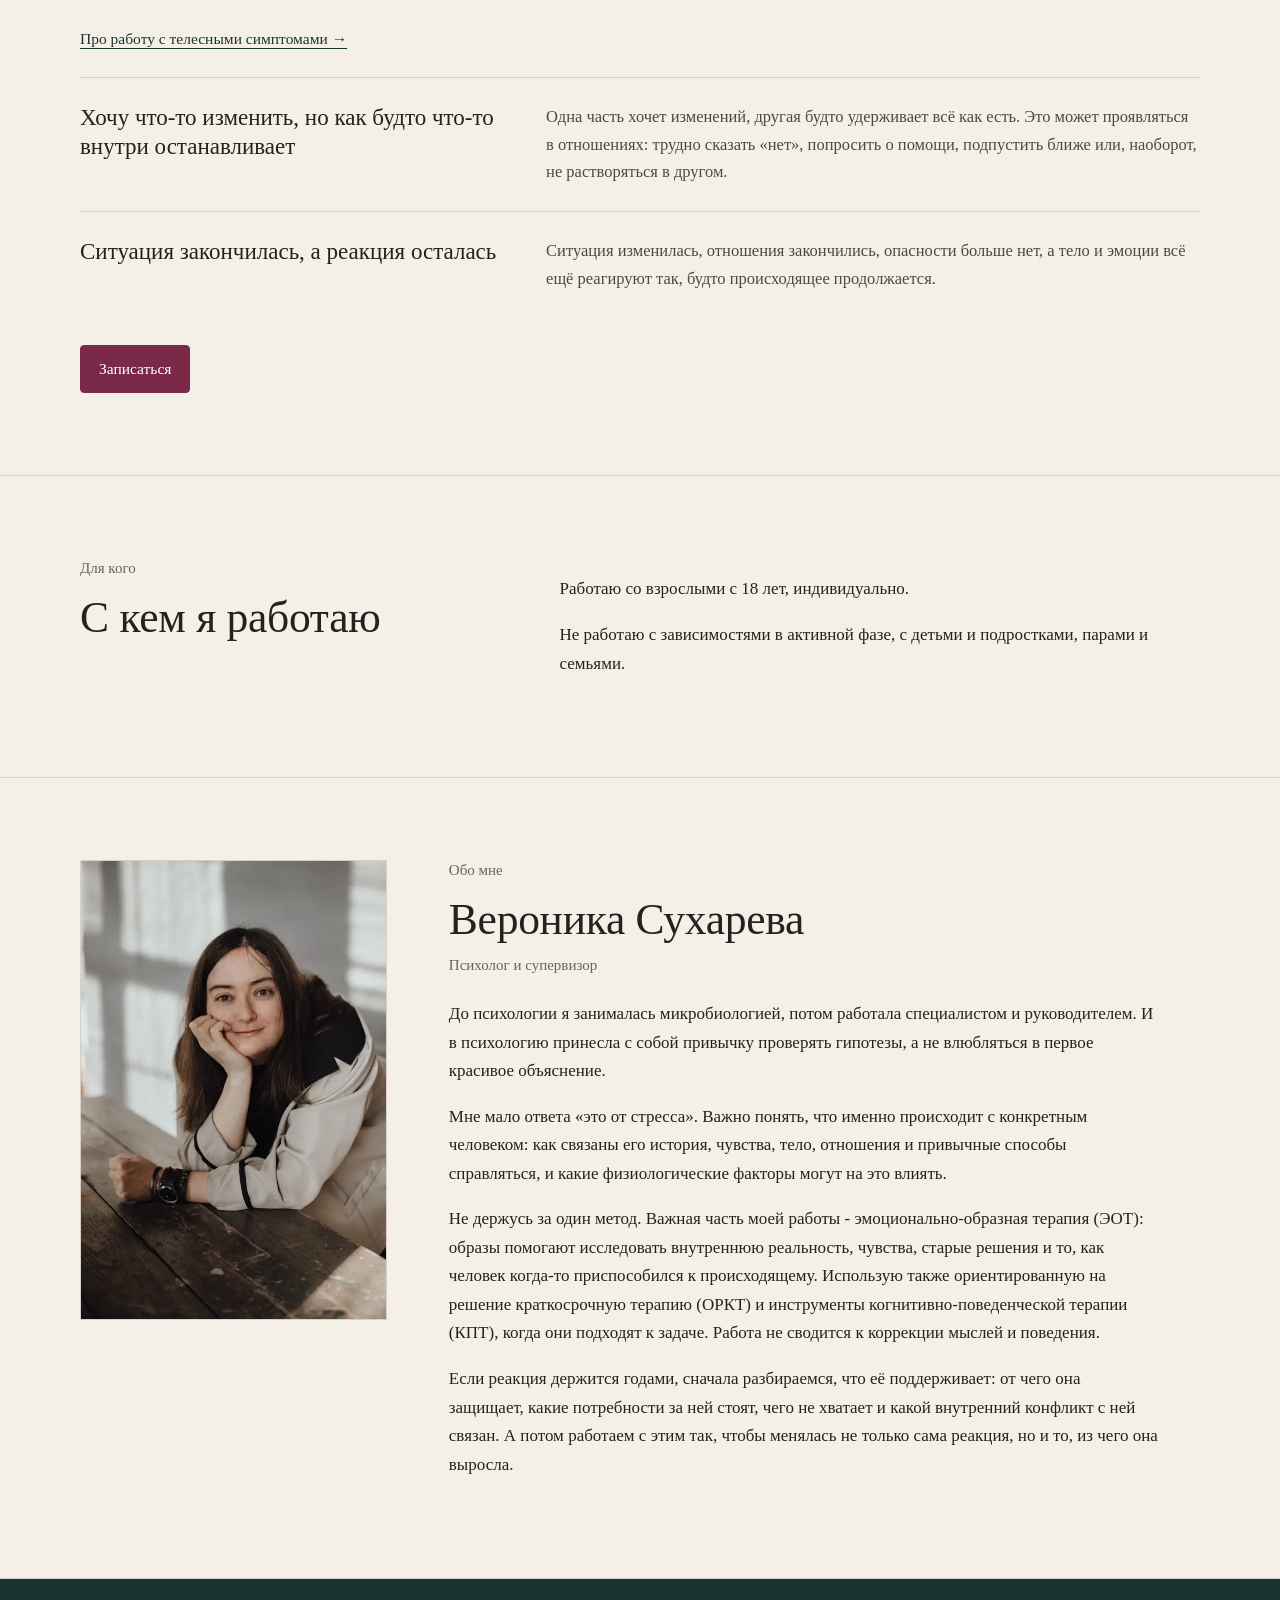
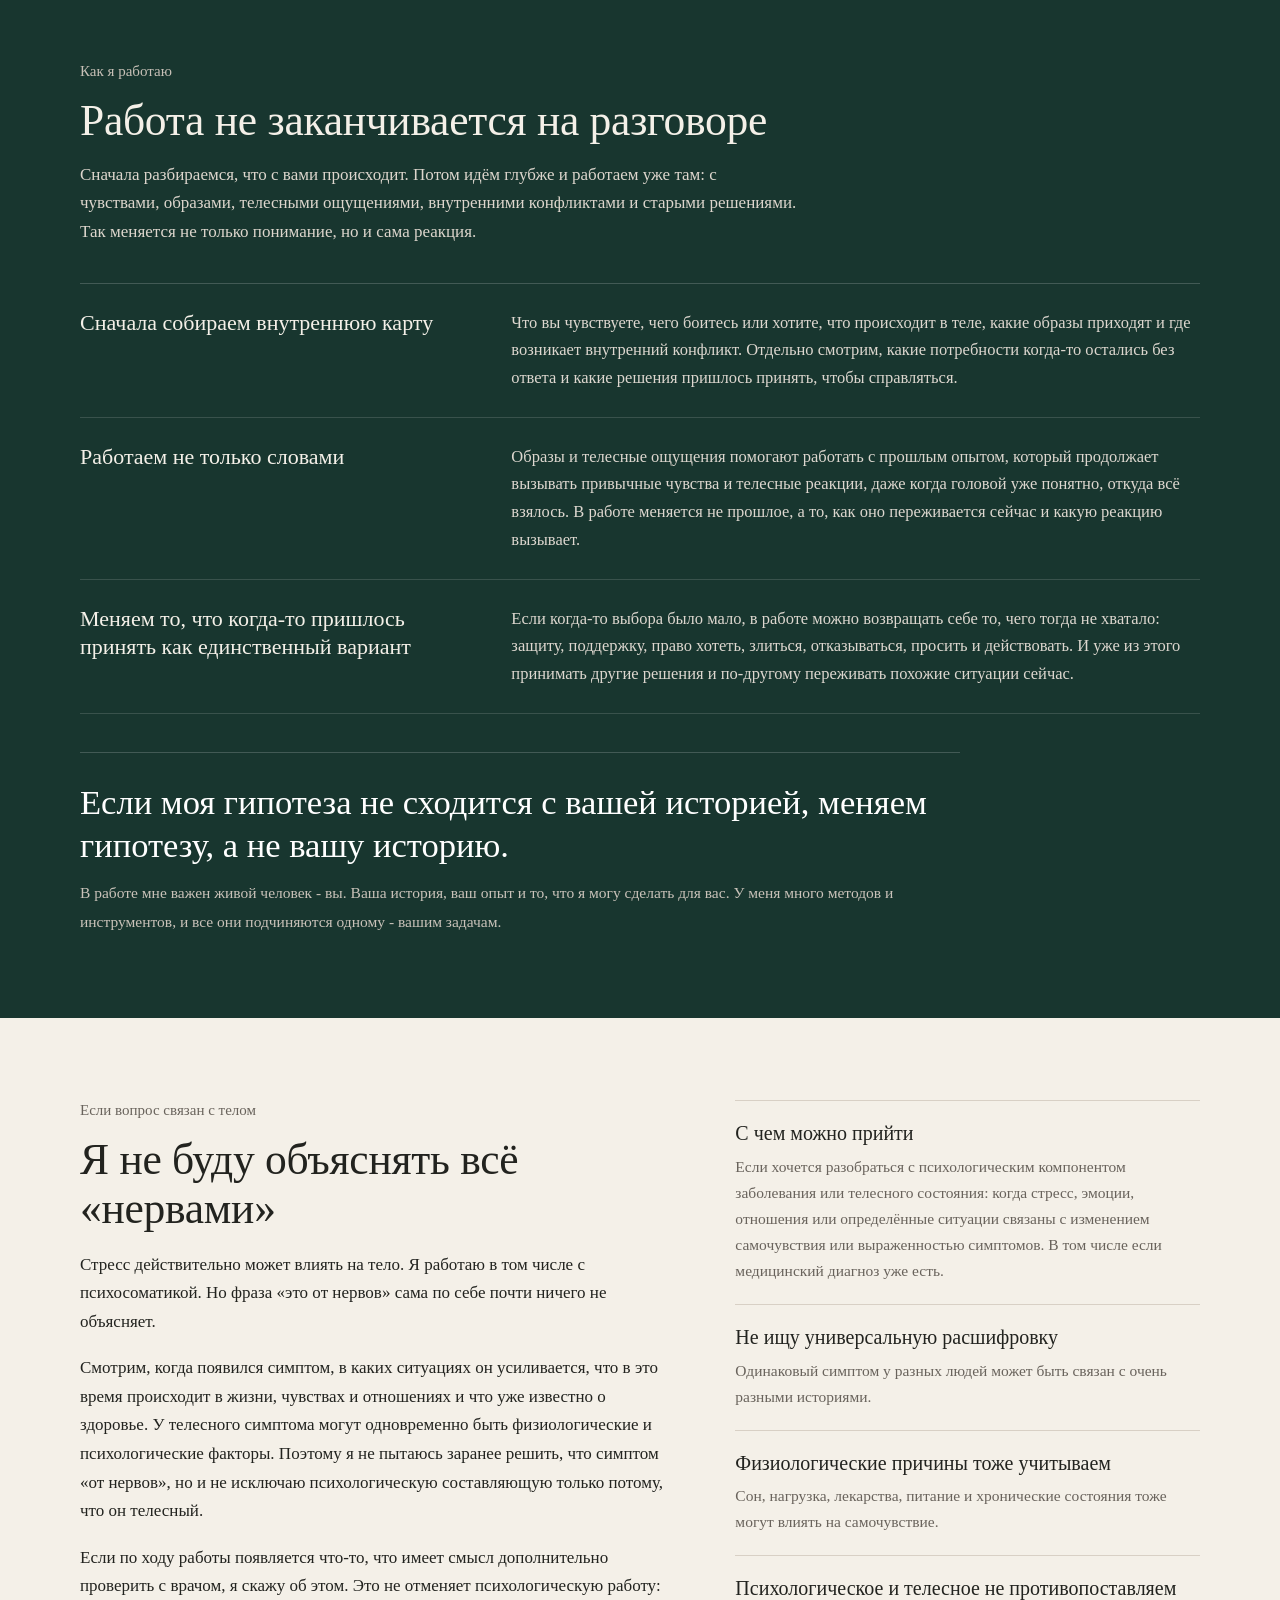
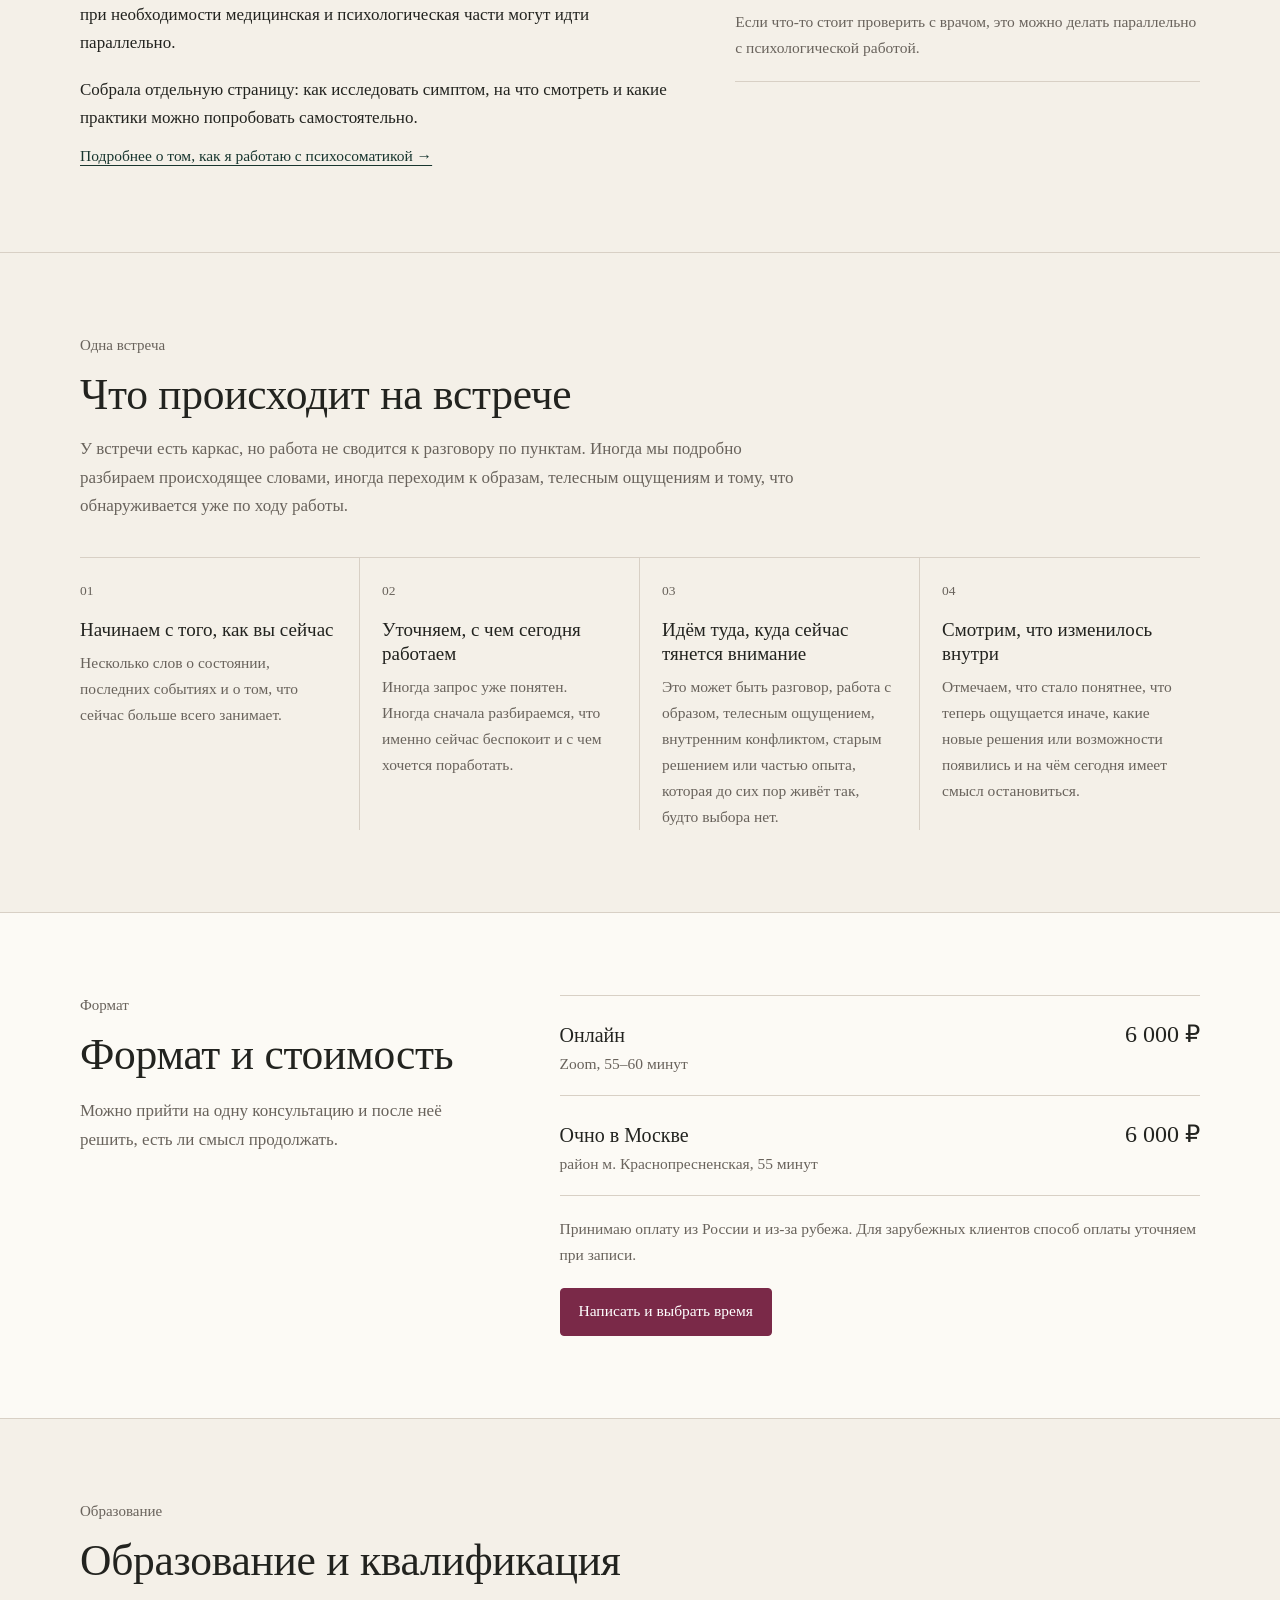
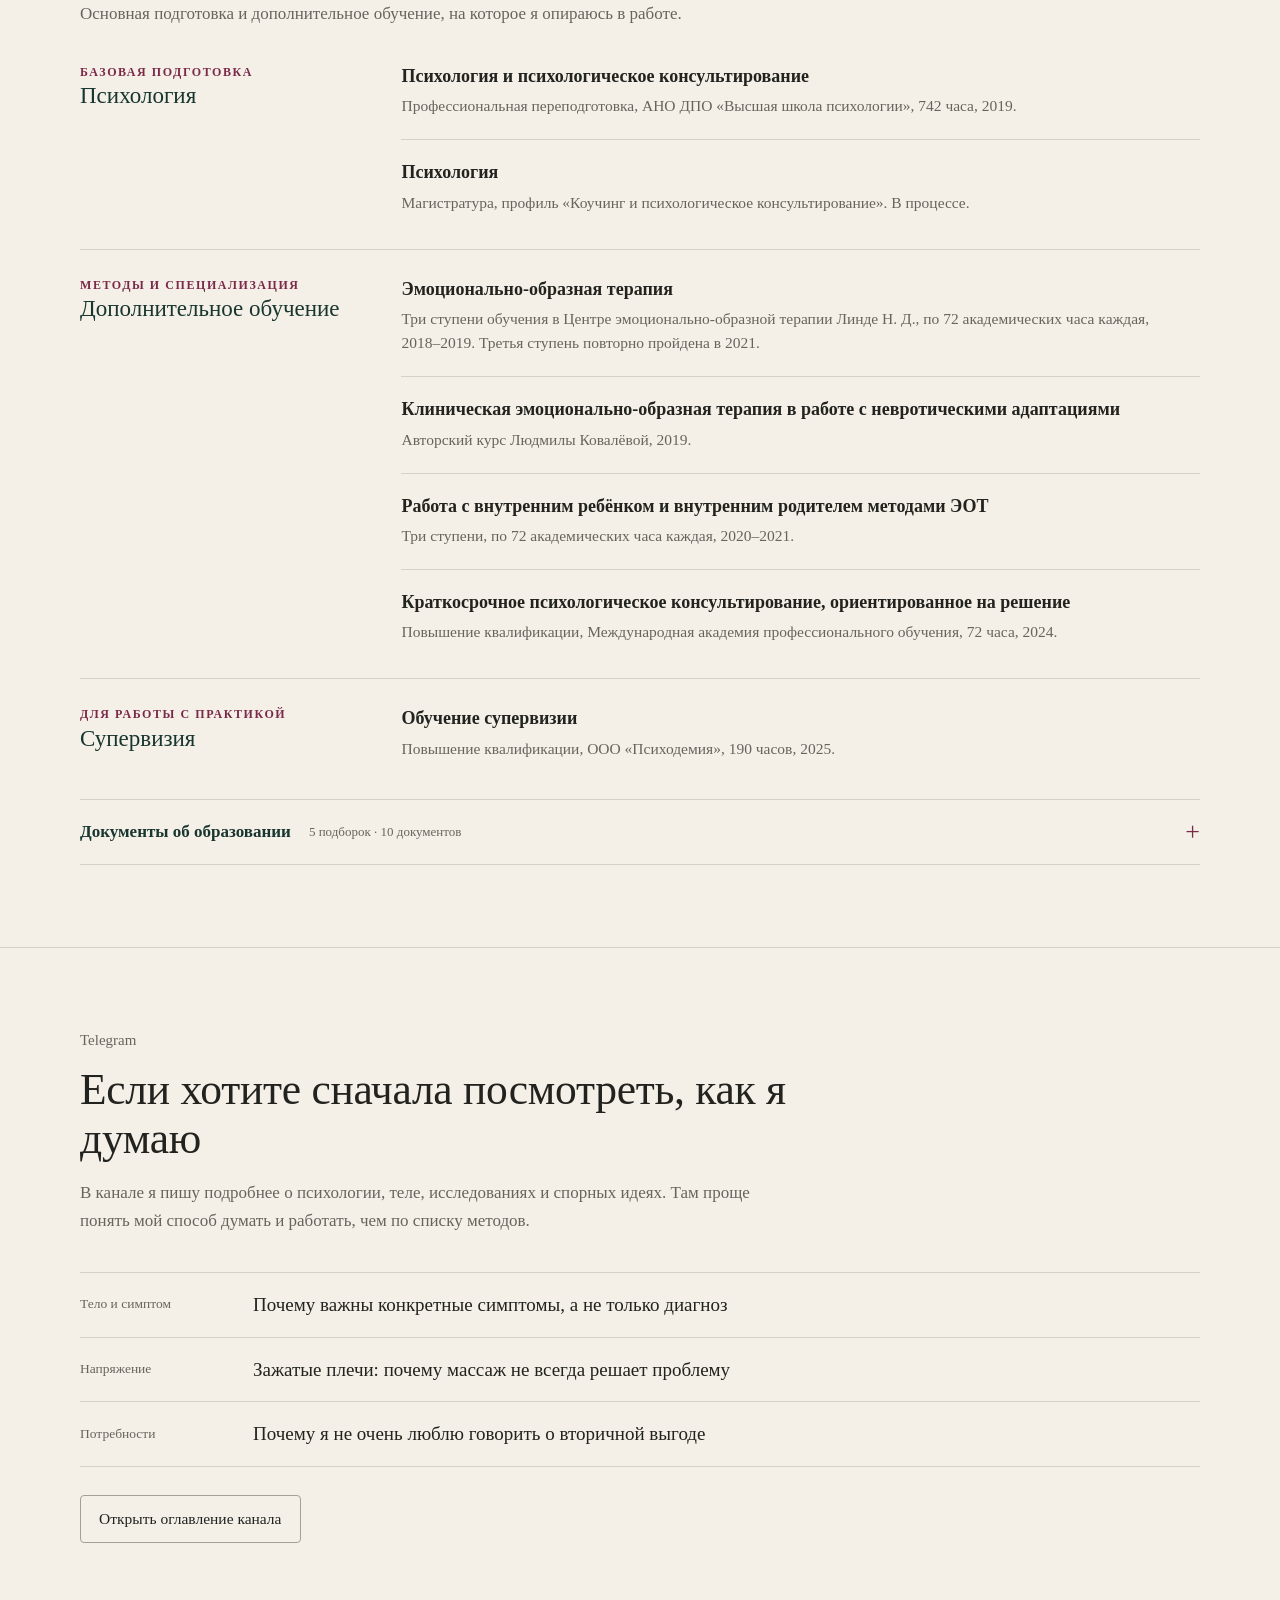
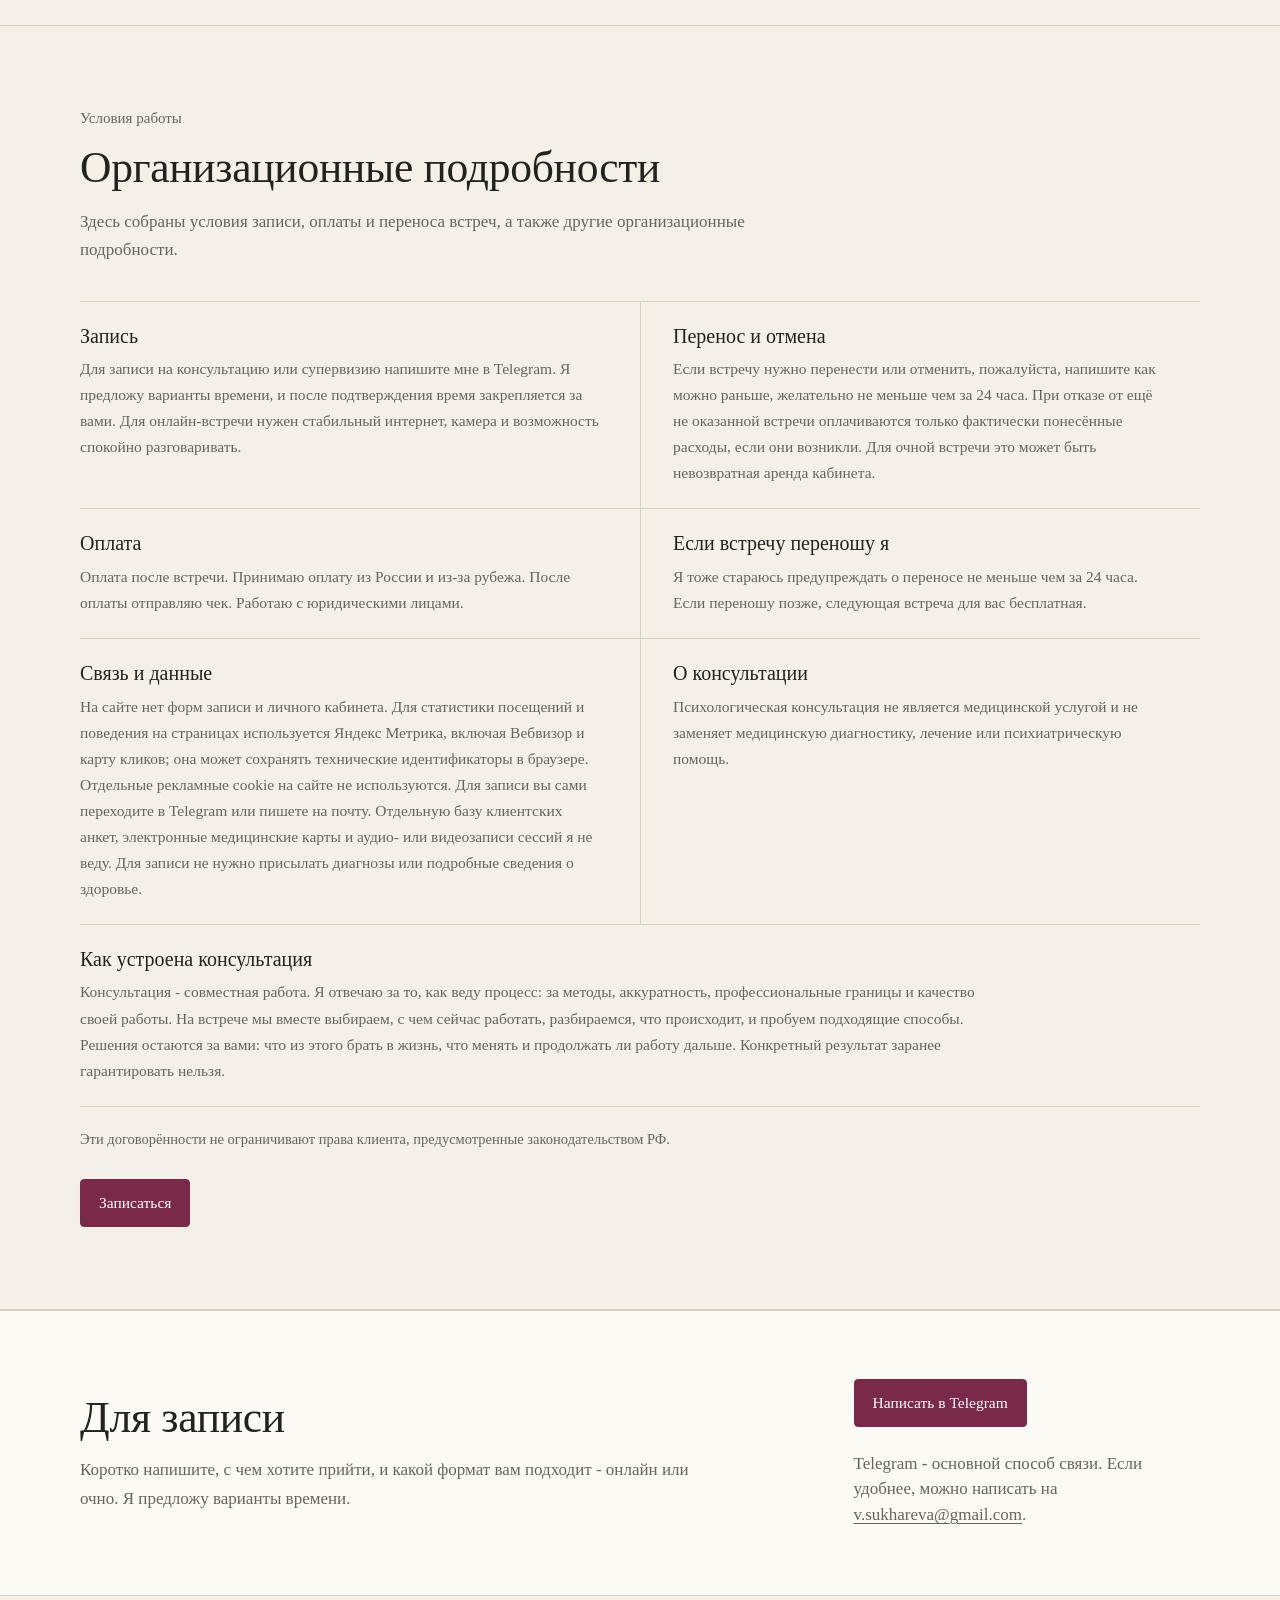
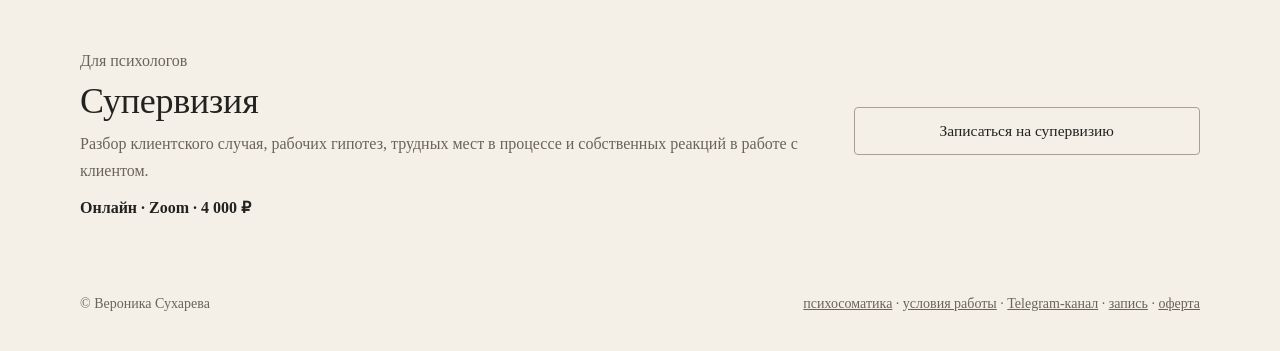
==== commit d9fd9386: "Add Yandex Metrika and analytics events" ====
--- a/index.html
+++ b/index.html
@@ -3,6 +3,19 @@
 <head>
 <meta charset="utf-8">
 <meta name="viewport" content="width=device-width,initial-scale=1">
+<!-- Yandex.Metrika counter -->
+<script type="text/javascript">
+    (function(m,e,t,r,i,k,a){
+        m[i]=m[i]||function(){(m[i].a=m[i].a||[]).push(arguments)};
+        m[i].l=1*new Date();
+        for (var j = 0; j < document.scripts.length; j++) {if (document.scripts[j].src === r) { return; }}
+        k=e.createElement(t),a=e.getElementsByTagName(t)[0],k.async=1,k.src=r,a.parentNode.insertBefore(k,a)
+    })(window, document,'script','https://mc.yandex.ru/metrika/tag.js?id=113903025', 'ym');
+
+    ym(113903025, 'init', {ssr:true, webvisor:true, clickmap:true, ecommerce:"dataLayer", referrer: document.referrer, url: location.href, accurateTrackBounce:true, trackLinks:true});
+</script>
+<script defer src="/analytics.js?v=20261030-1"></script>
+<!-- /Yandex.Metrika counter -->
 <title>Психолог Вероника Сухарева - консультации онлайн и в Москве</title>
 <meta name="description" content="Психолог Вероника Сухарева. Индивидуальные консультации для взрослых онлайн и в Москве: эмоции, внутренние конфликты, телесные симптомы и психосоматика.">
 <meta name="robots" content="index,follow,max-image-preview:large">
@@ -59,6 +72,7 @@
 </style>
 </head>
 <body>
+<noscript><div><img src="https://mc.yandex.ru/watch/113903025" style="position:absolute; left:-9999px;" alt="" /></div></noscript>
 <a class="skip-link" href="#top">Перейти к содержанию</a>
 <header class="header">
   <div class="wrap headerin">
@@ -358,7 +372,7 @@
       </article>
       <article class="org-item">
         <h3>Связь и данные</h3>
-        <p>На сайте нет форм записи, личного кабинета, аналитики и рекламных cookie. Для записи вы сами переходите в Telegram или пишете на почту. Отдельную базу клиентских анкет, электронные медицинские карты и аудио- или видеозаписи сессий я не веду. Для записи не нужно присылать диагнозы или подробные сведения о здоровье.</p>
+        <p>На сайте нет форм записи и личного кабинета. Для статистики посещений и поведения на страницах используется Яндекс Метрика, включая Вебвизор и карту кликов; она может сохранять технические идентификаторы в браузере. Отдельные рекламные cookie на сайте не используются. Для записи вы сами переходите в Telegram или пишете на почту. Отдельную базу клиентских анкет, электронные медицинские карты и аудио- или видеозаписи сессий я не веду. Для записи не нужно присылать диагнозы или подробные сведения о здоровье.</p>
       </article>
       <article class="org-item">
         <h3>О консультации</h3>
--- a/styles-20260928.css
+++ b/styles-20260928.css
@@ -28,6 +28,7 @@
 .steps{display:grid;grid-template-columns:repeat(4,1fr);border-top:1px solid var(--line)}.step{padding:22px 22px 0 0;border-right:1px solid var(--line);min-height:190px}.step:not(:first-child){padding-left:22px}.step:last-child{border-right:0}.step .n{font-size:13.5px;color:var(--muted);font-weight:650;letter-spacing:.04em}.step h3{font-size:19px;font-weight:400;margin:15px 0 8px}.step p{font-size:15.5px;color:var(--muted);margin:0}
 .practical{background:var(--paper)}.practical-grid{display:grid;grid-template-columns:.78fr 1.22fr;gap:70px;align-items:start}.format-list{border-top:1px solid var(--line)}.format-row{display:flex;justify-content:space-between;align-items:baseline;gap:24px;padding:18px 0;border-bottom:1px solid var(--line)}.format-row h3{font-size:20px;font-weight:400;margin:0 0 2px}.format-row p{margin:0;color:var(--muted);font-size:15.5px}.money{font-family:var(--serif);font-size:24px;font-weight:700;white-space:nowrap}.payment-note{font-size:15.5px;color:var(--muted);margin:20px 0}
 .org-grid{display:grid;grid-template-columns:repeat(2,minmax(0,1fr));border-top:1px solid var(--line)}.org-item{padding:22px 32px 22px 0;border-bottom:1px solid var(--line)}.org-item:nth-child(even){padding-left:32px;border-left:1px solid var(--line)}.org-item h3{font-size:20px;font-weight:400;margin-bottom:7px}.org-item p{font-size:15.5px;color:var(--muted);margin:0;max-width:520px}
+.org-item-wide{grid-column:1/-1;padding-right:0}.org-item-wide p{max-width:900px}
 .about{display:grid;grid-template-columns:minmax(260px,.58fr) minmax(0,1.42fr);gap:62px;align-items:start}.about-img img{display:block;width:100%;height:auto;border:1px solid var(--line)}.about-copy .role{font-size:15px;color:var(--muted);margin:9px 0 22px}.about-copy p:not(.eyebrow):not(.role){font-size:17px;max-width:710px;margin:0 0 17px}
 .read-list{border-top:1px solid var(--line)}.read-item{display:grid;grid-template-columns:145px 1fr;gap:28px;align-items:center;padding:19px 0;border-bottom:1px solid var(--line);text-decoration:none}.read-item span{font-size:13.5px;color:var(--muted);font-weight:650;letter-spacing:.025em;text-transform:uppercase}.read-item strong{font-family:var(--serif);font-size:19px;line-height:1.35;font-weight:400}.read-item:hover strong{text-decoration:underline;text-underline-offset:4px}
 .final{padding:68px 0;background:var(--paper);border-top:1px solid var(--line)}.final-grid{display:grid;grid-template-columns:1.35fr .65fr;gap:54px;align-items:center}.final p{font-size:17px;color:var(--muted);max-width:650px;margin:14px 0 0}.final .btn{justify-self:start}
